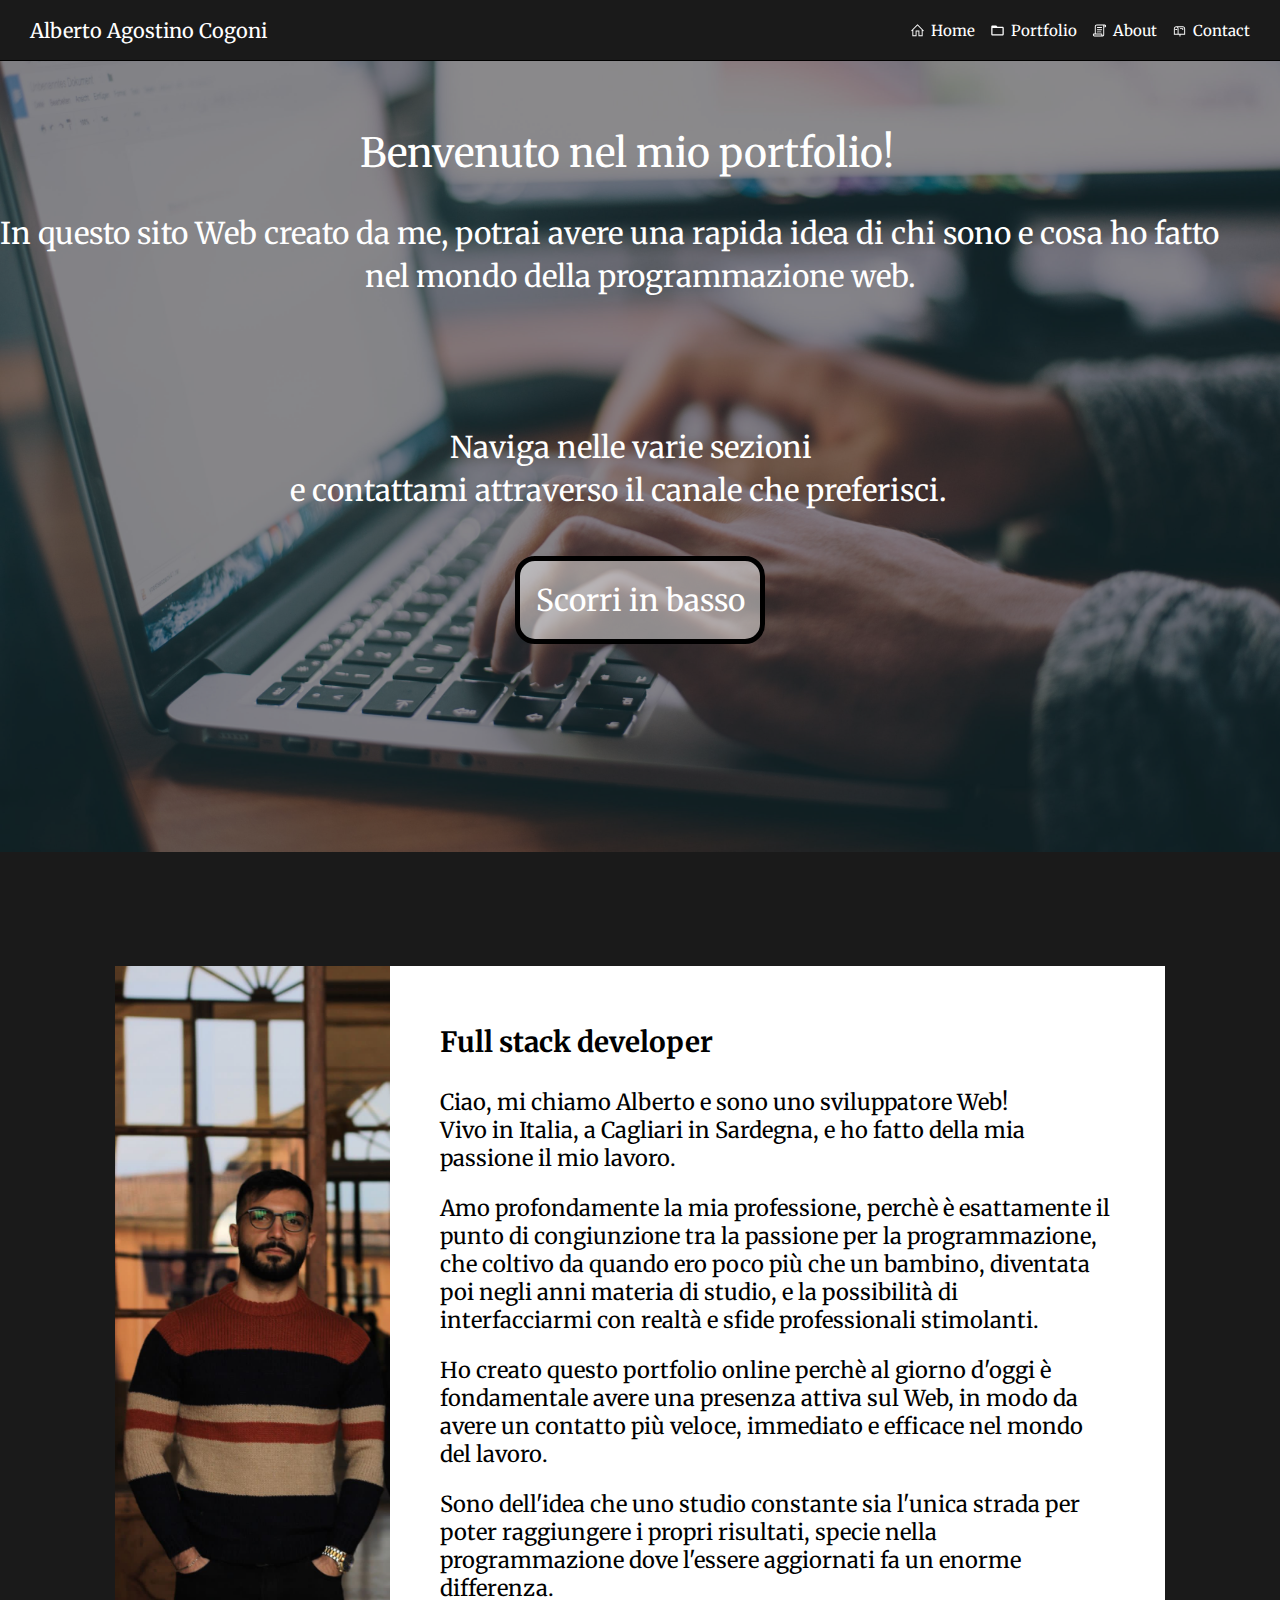
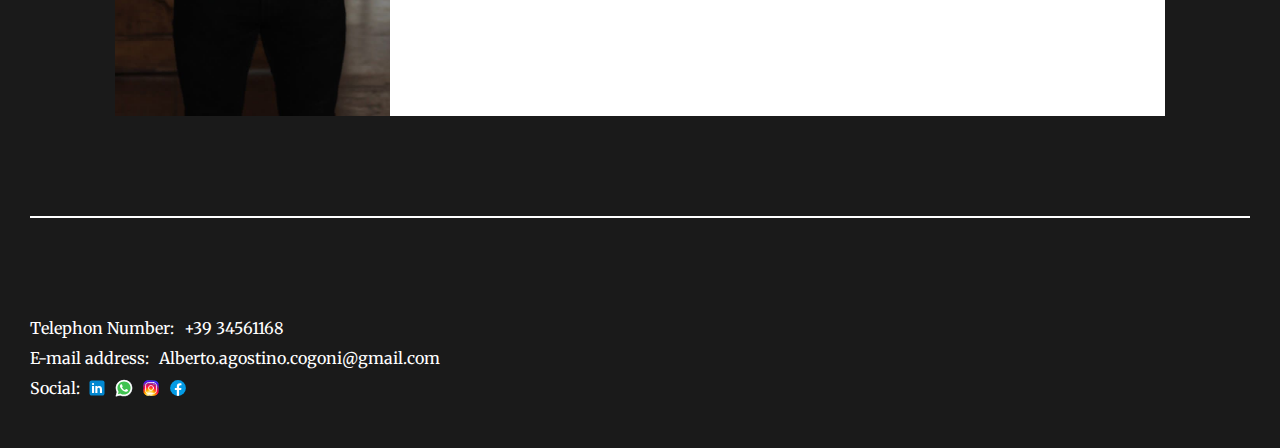
==== Index.html @ 576bf754 "Cambiato font, font size, testo bio e piccole migliorie" ====
<!DOCTYPE html>
<html lang="en">
<head>
  <meta charset="UTF-8">
  <meta name="viewport" content="width=device-width, initial-scale=1.0">
  <meta name="description" content="Home page - Portfolio progetti di Alberto agostino cogoni full stack developer.">
  <meta http-equiv="Author" content="Alberto Cogoni"/>


  <title>Alberto Agostino Cogoni - Home page</title>
  <link rel="icon" type="image/x-icon" href="Assets/IMG/favicon_io/favicon-32x32.png">

  <link rel="stylesheet" href="Assets/CSS/Style.css">
  <link rel="stylesheet" href="Assets/CSS/Header.css">
  <link rel="stylesheet" href="Assets/CSS/Home.css">
  <link rel="stylesheet" href="Assets/CSS/Contact.css">

  <link rel="preconnect" href="https://fonts.googleapis.com">
  <link rel="preconnect" href="https://fonts.gstatic.com" crossorigin>
  <link href="https://fonts.googleapis.com/css2?family=Merriweather:ital,wght@0,300;0,400;0,700;1,300;1,400;1,700&display=swap" rel="stylesheet"> <!--Merriweather-->

  <link rel="preconnect" href="https://fonts.googleapis.com">
  <link rel="preconnect" href="https://fonts.gstatic.com" crossorigin>
  <link href="https://fonts.googleapis.com/css2?family=Montserrat:ital,wght@0,400;0,500;0,700;1,400;1,500&display=swap" rel="stylesheet"> <!--Montserrat-->

  <link rel="preconnect" href="https://fonts.googleapis.com">
  <link rel="preconnect" href="https://fonts.gstatic.com" crossorigin>
  <link href="https://fonts.googleapis.com/css2?family=Lora:ital,wght@0,400;0,500;0,700;1,400;1,500;1,700&display=swap" rel="stylesheet"> <!--Lora-->
</head>
<body>

  <div class="Header">
    <div class="Left-section">
      <a class="Collegamento" href="https://www.linkedin.com/in/alberto-agostino-cogoni-34623420a/" target="_blank" title="Profilo Linkedin">
        <div class="Name">Alberto Agostino Cogoni</div>
      </a>
    </div>

    <div class="Right-section">
      <div class="Navigator">
        <a class="Collegamento" href="Index.html" title="Home page">
          <img class="Icon" src="Assets/IMG/casa.svg">
          Home</a>
      </div>

      <div class="Navigator">
        <a class="Collegamento" href="Portfolio.html" title="Progetti a cui ho partecipato">
          <img class="Icon" src="Assets/IMG/cartella_white.svg">
          Portfolio</a>
      </div>

      <div class="Navigator">
        <a class="Collegamento" href="About.html" title="Su di me">
          <img class="Icon" src="Assets/IMG/About_me_white.svg">
          <div>About</div>
        </a>
      </div>

      <div class="Navigator">
        <a class="Collegamento" href="#Contatti" title="Contatti">
          <img class="Icon" src="Assets/IMG/Posta_white.svg">
          <div>Contact</div>
        </a>
        
      </div>
    </div>
  </div>

  <div class="Sfondo">
    <img class="Immagine1" src="Assets/IMG/Immagine1_sfondo.jpeg">
    <div class="Testo_immagine1">Benvenuto nel mio portfolio!</div>
    <div class="Testo2_immagine1">In questo sito Web creato da me, 
      potrai avere una rapida idea di chi sono e cosa ho fatto</div>
      <div class="Testo3_immagine1">nel mondo della programmazione web.</div>
      <div class="Testo4_immagine1">Naviga nelle varie sezioni</div>
      <div class="Testo5_immagine1">e contattami attraverso il canale che preferisci.</div>
      <a class="Collegamento1" href="#Home">
        <button class="bottone1">Scorri in basso</button>
      </a>
      
  </div>

  <hr class="Linea_1" id="Home"/>

  <div class="Home-page" id="Home">
    <img class="Foto-profilo_1" src="Assets/IMG/Me a Bologna.jpg" title="Alberto Agostino Cogoni" alt="Foto di Alberto Agostino Cogoni">
    <div class="Presentazione">
      <p class="Lavoro">Full stack developer</p>
      <p>Ciao, mi chiamo Alberto e sono uno sviluppatore Web! </br>Vivo in Italia, a Cagliari in Sardegna, e ho fatto della mia passione il mio lavoro.</p>
      <p>Amo profondamente la mia professione, perchè è esattamente il punto di congiunzione 
        tra la passione per la programmazione, che coltivo da quando ero poco più che un bambino, diventata poi negli anni materia di studio, 
        e la possibilità di interfacciarmi con realtà e sfide professionali stimolanti.</p>
        <p>Ho creato questo portfolio online perchè al giorno d'oggi è fondamentale avere una presenza attiva sul Web, in modo da avere un contatto più veloce, immediato e efficace nel mondo del lavoro.</p>
        <p>Sono dell'idea che uno studio constante sia l'unica strada per poter raggiungere i propri risultati, 
          specie nella programmazione dove l'essere aggiornati fa un enorme differenza.
        </p>
    </div>
  </div>

  <hr class="Linea"/>

  <footer class="Contact" id="Contatti">
    <div class="Info">Telephon Number: 
      <a class="Scrivimi" href="https://wa.me/3456117768" target="_blank"> +39 34561168</a></div>
      <div class="Info">E-mail address:
        <a class="Scrivimi" href="mailto:alberto.agostino.cogoni@gmail.com">Alberto.agostino.cogoni@gmail.com</a>
      </div>
      
    <div class="Scatola-icone">Social: 
      <a class="Scatola-icone" href="https://www.linkedin.com/in/alberto-agostino-cogoni-34623420a/" target="_blank">
        <img class="Social" src="Assets/IMG/Linkedin.svg">
      </a>

      <a class="Scatola-icone" href="https://wa.me/3456117768" target="_blank">
        <img class="Social" src="Assets/IMG/Whatsapp.svg">
      </a>
      <img class="Social" src="Assets/IMG/Instagram.svg">
      <img class="Social" src="Assets/IMG/Facebook.svg">
    </div>
  </footer>
 
  
</body>
</html>
---- Assets/CSS/Style.css ----
body{
  background-color: rgb(26,26,26);
  height: 100%;
  font-family: Merriweather, lora, montserrat;
  margin-top: 0;
  margin-left: 0;
  margin-right: 0;
  margin-bottom: 50px;
}
---- Assets/CSS/Header.css ----
.Header{
  position: fixed;
  background-color: rgba(26, 26, 26, 1); /*rgb(255, 249, 239)*/
  height: 60px;
  left: 0;
  right: 0;
  top: 0;

  display: flex;
  justify-content: space-between;
  align-items: center;

  
  border-bottom: solid 1px;
  z-index: 100;

  font-size: 20px;
}

.Left-section{
  margin-left: 30px;
  display: flex;
}
.Name{
  white-space: nowrap;
}

.Icon{
  width: 15px;
  margin-right: 6px;
  object-fit: cover;
  object-fit: contain;
}
.Right-section{
  display: flex;
  margin-right: 15px;
  font-size: 15px;
}
.Navigator{
  margin-right: 15px;
  cursor: pointer;
  display: flex;
}
.Collegamento{
  display: flex;
}
.Collegamento:active,
.Collegamento:visited,
.Collegamento:hover,
.Collegamento:link{
  text-decoration: none;
  color: white;
  
}

.Collegamento:active{
  opacity: 0.5;
}
---- Assets/CSS/Home.css ----
.Linea_1{
  color: rgb(27, 27, 27);
  margin-left: 30px;
  margin-right: 30px;
  opacity: 0;
}

.Home-page{
  display: flex;
  margin-top: 100px;
  margin-left: 115px;
  margin-right: 115px;
  background-color: white; /*rgb(255, 249, 239)*/


}
.Foto-profilo{
  height: 830px;
  object-fit: cover;
  object-fit: contain;
}
.Foto-profilo_1{
  height: 750px;
  object-fit: cover;
  object-fit: contain;
}
.Presentazione{
  color: black;
  margin-left: 50px;
  margin-top: 30px;
  margin-right: 50px;
  width: 100%;
  font-size: 22px;
}
.Lavoro{
  font-weight: bold;
  font-size: 28px;
}

.Immagine1{
  width: 100%;
  opacity: 0.5;
}
.Sfondo{
  position: relative;
}
.Testo_immagine1{
  width: 560px;
  position: absolute;

  top: 15%;

  left: 50%;
  margin-left: -280px;

  
  white-space: nowrap;

  color: white;
  font-size: 40px;
}
.Testo2_immagine1{
  width: 1280px;
  position: absolute;

  top: 25%;

  left: 50%;
  margin-left: -640px;

  
  white-space: nowrap;

  color: white;
  font-size: 30px;

}
.Testo3_immagine1{
  width: 500px;
  position: absolute;

  top: 30%;

  left: 50%;
  margin-left: -275px;

  
  white-space: nowrap;

  color: white;
  font-size: 30px;

}
.Testo4_immagine1{
  width: 380px;
  position: absolute;

  top: 50%;

  left: 50%;
  margin-left: -190px;

  
  white-space: nowrap;

  color: white;
  font-size: 30px;
}
.Testo5_immagine1{
  width: 700px;
  position: absolute;

  top: 55%;

  left: 50%;
  margin-left: -350px;


  
  white-space: nowrap;

  color: white;
  font-size: 30px;
}

.bottone1{
  width: 250px;
  position: absolute;

  top: 65%;

  left: 50%;
  margin-left: -125px;


  
  white-space: nowrap;

  color: white;
  font-size: 30px;

  padding: 20px 10px 20px 10px;

  background-color: rgb(240, 240, 240, 0.5);
  border-width: 5px;
  border-style: solid;
  border-radius: 20px;
  font-family: Merriweather, lora, Montserrat;
  
  cursor: pointer;
}

.bottone1:active,
.bottone1:hover{
  border-color: white;

}
---- Assets/CSS/Contact.css ----
.Contact{
  margin-top: 100px;
  margin-left: 30px;
  color: white; /*rgb(255, 249, 239)*/
}
.Social{
  width: 20px;
  margin-left: 7px;
}
.Scatola-icone{
  display: flex;
}
.Linea{
  color: white; /*rgb(255, 249, 239)*/
  margin-top: 100px;
  margin-left: 30px;
  margin-right: 30px;

  border-style: solid;
}
.Info{
  margin-bottom: 10px;
  display: flex;
  
}
.Scrivimi{
  margin-left: 10px;
  text-decoration: none;
  color: white; /*rgb(255, 249, 239)*/
}
.Scrivimi:active,
.Scrivimi:hover,
.Scrivimi:visited,
.Scrivimi:link{
  text-decoration: none;
}
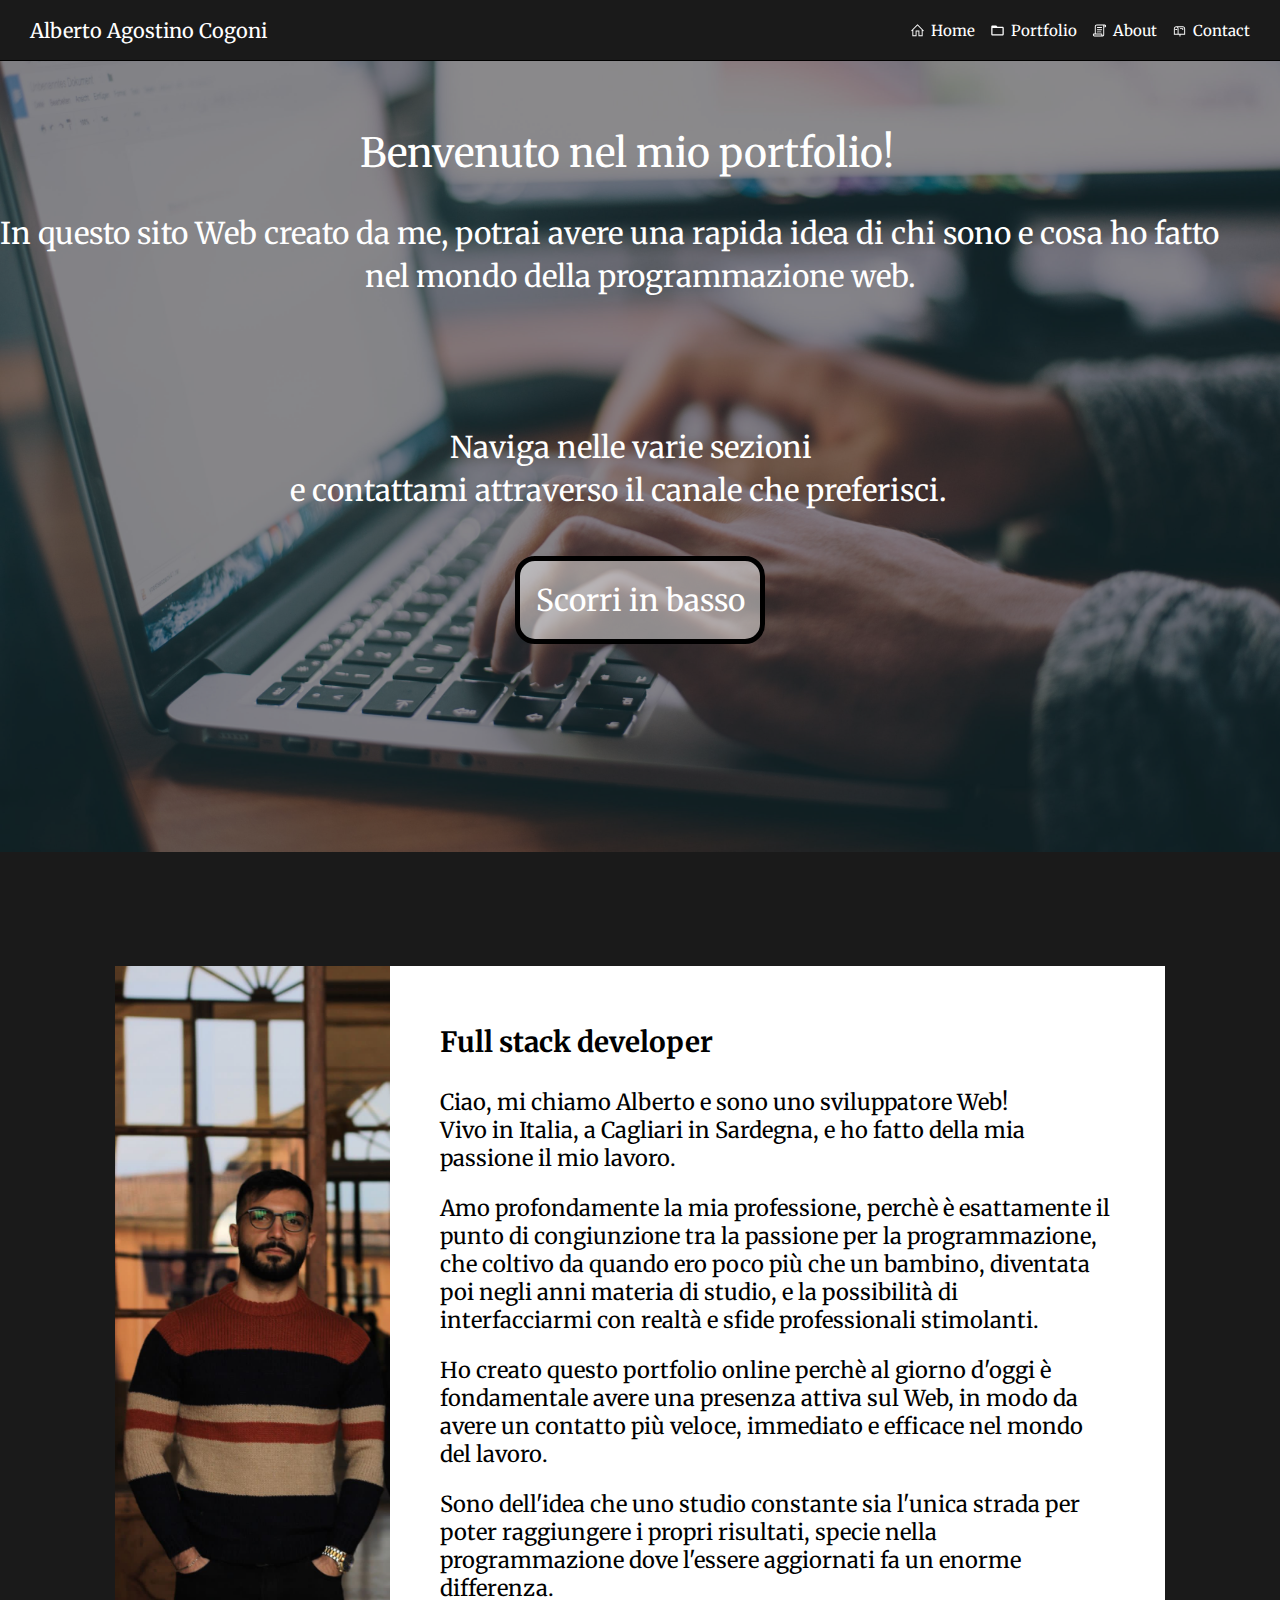
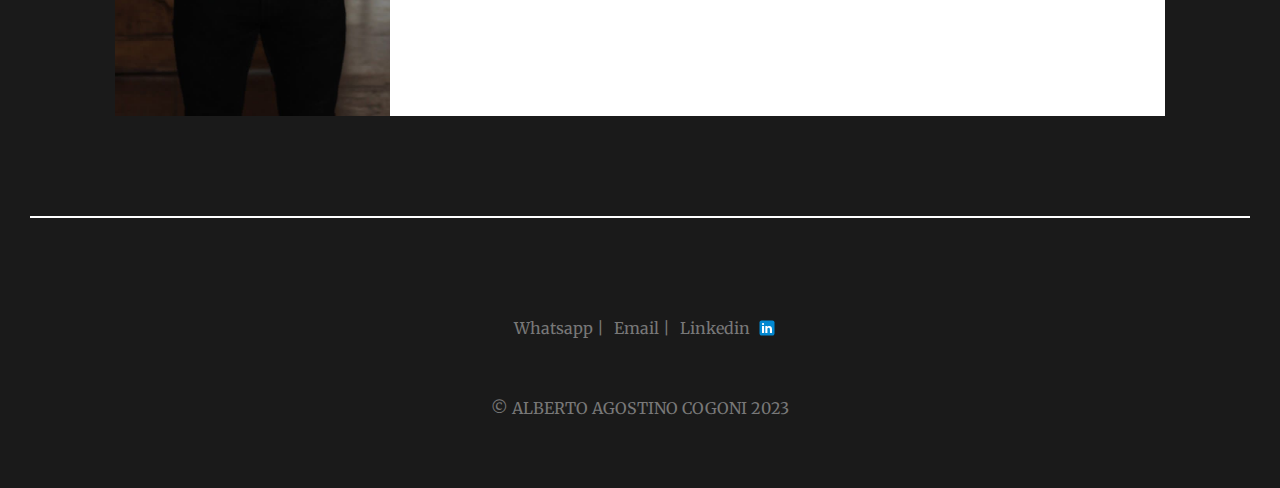
==== commit ce962988: "Aggiutno boostrap al portfolio, cambiato il footer" ====
--- a/Index.html
+++ b/Index.html
@@ -99,26 +99,27 @@
 
   <hr class="Linea"/>
 
-  <footer class="Contact" id="Contatti">
-    <div class="Info">Telephon Number: 
-      <a class="Scrivimi" href="https://wa.me/3456117768" target="_blank"> +39 34561168</a></div>
-      <div class="Info">E-mail address:
-        <a class="Scrivimi" href="mailto:alberto.agostino.cogoni@gmail.com">Alberto.agostino.cogoni@gmail.com</a>
-      </div>
+
+  <footer>
+
+  <div class="Contact" id="Contatti">
+    <div class="Info"> 
+      <a class="Scrivimi" href="https://wa.me/3456117768" target="_blank">Whatsapp |</a>
+    </div>
+    <div class="Info">
+      <a class="Scrivimi" href="mailto:alberto.agostino.cogoni@gmail.com">Email |</a>
+    </div>
       
-    <div class="Scatola-icone">Social: 
-      <a class="Scatola-icone" href="https://www.linkedin.com/in/alberto-agostino-cogoni-34623420a/" target="_blank">
+    <div class="Info">
+      <a class="Scrivimi" href="https://www.linkedin.com/in/alberto-agostino-cogoni-34623420a/" target="_blank">
+        Linkedin
         <img class="Social" src="Assets/IMG/Linkedin.svg">
       </a>
+    </div>
+  </div>
 
-      <a class="Scatola-icone" href="https://wa.me/3456117768" target="_blank">
-        <img class="Social" src="Assets/IMG/Whatsapp.svg">
-      </a>
-      <img class="Social" src="Assets/IMG/Instagram.svg">
-      <img class="Social" src="Assets/IMG/Facebook.svg">
-    </div>
+  <div class="Autore">© ALBERTO AGOSTINO COGONI 2023</div>
   </footer>
- 
   
 </body>
 </html>--- a/Assets/CSS/Style.css
+++ b/Assets/CSS/Style.css
@@ -6,4 +6,5 @@
   margin-left: 0;
   margin-right: 0;
   margin-bottom: 50px;
+
 }
--- a/Assets/CSS/Contact.css
+++ b/Assets/CSS/Contact.css
@@ -1,8 +1,20 @@
 .Contact{
   margin-top: 100px;
-  margin-left: 30px;
-  color: white; /*rgb(255, 249, 239)*/
+  margin-bottom: 50px;
+  color: rgb(120, 120, 120); /*rgb(255, 249, 239)*/
+  display: flex;
+  justify-content: center;
+  align-items: center;
 }
+
+.Autore{
+  color: rgb(120, 120, 120);
+  display: flex;
+  justify-content: center;
+  margin-bottom: 70px;
+
+}
+
 .Social{
   width: 20px;
   margin-left: 7px;
@@ -26,7 +38,8 @@
 .Scrivimi{
   margin-left: 10px;
   text-decoration: none;
-  color: white; /*rgb(255, 249, 239)*/
+  color: rgb(120, 120, 120);/*rgb(255, 249, 239)*/
+  display: flex;
 }
 .Scrivimi:active,
 .Scrivimi:hover,
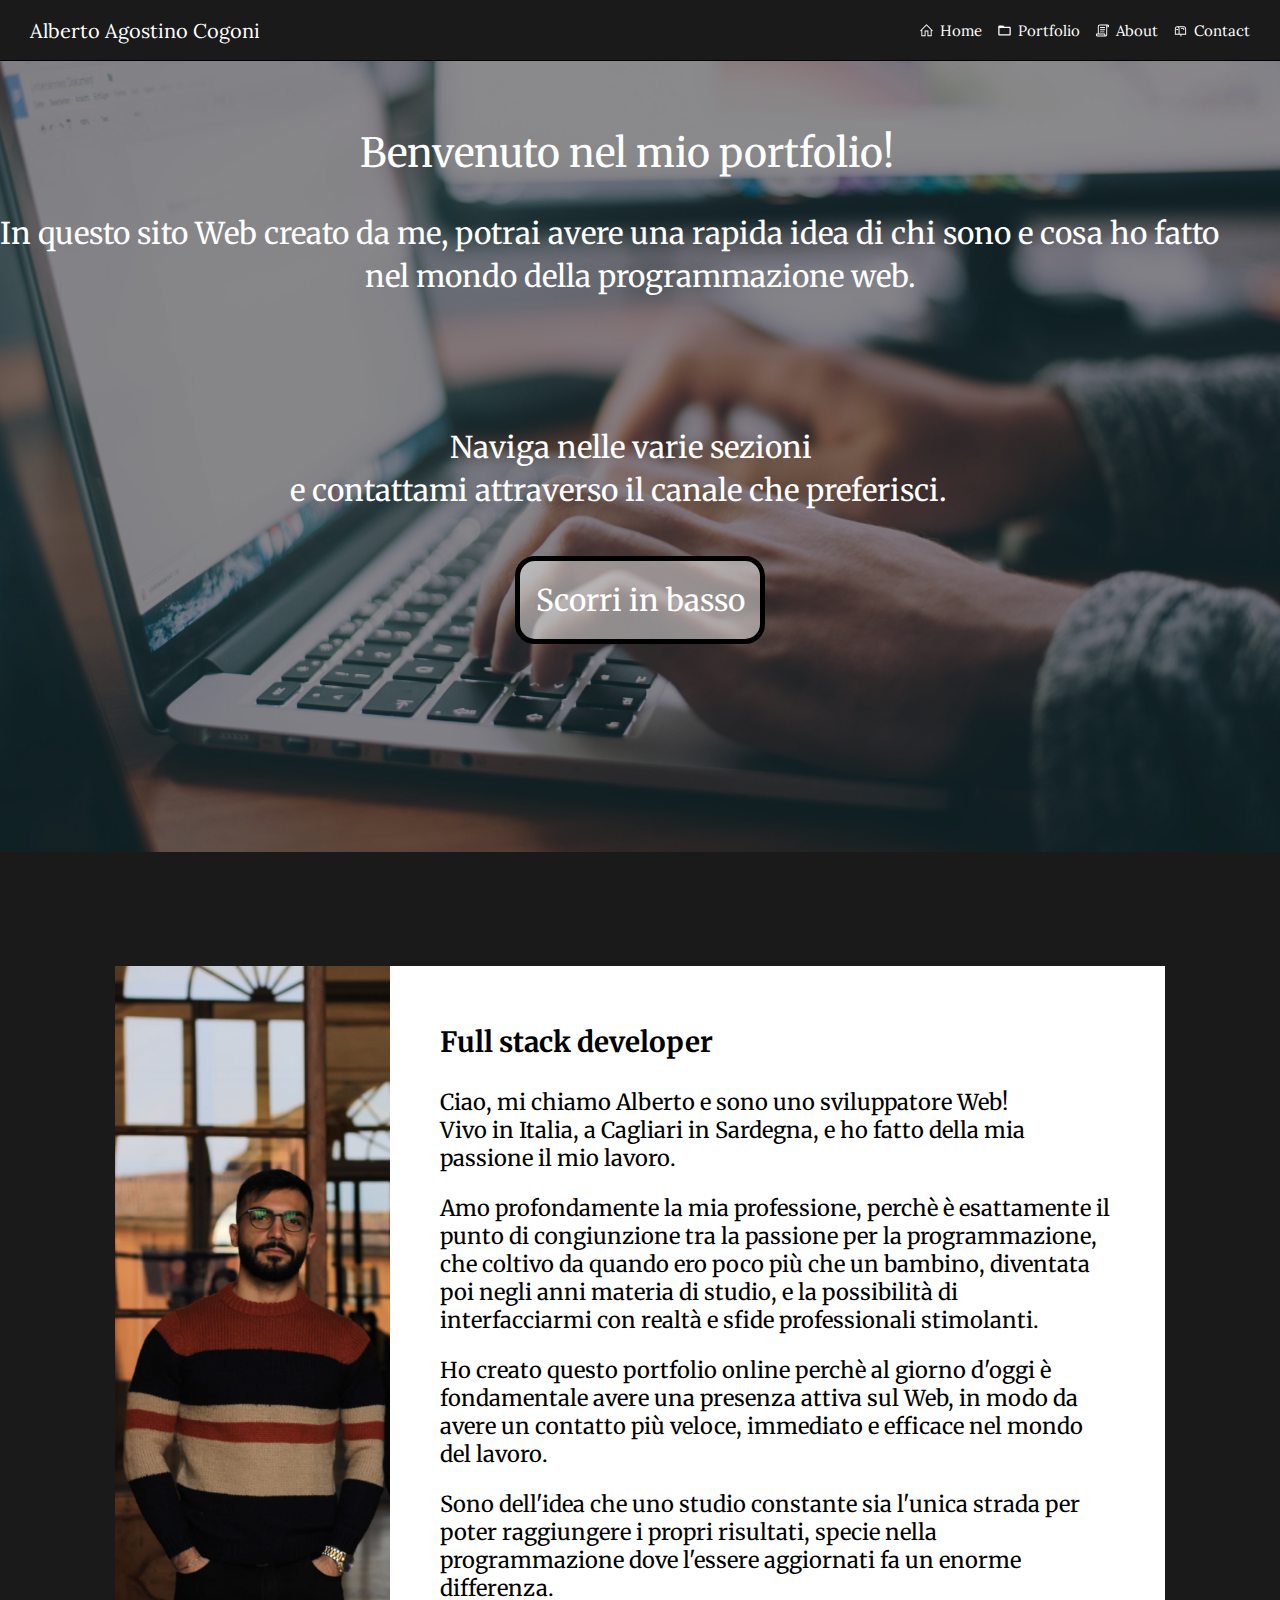
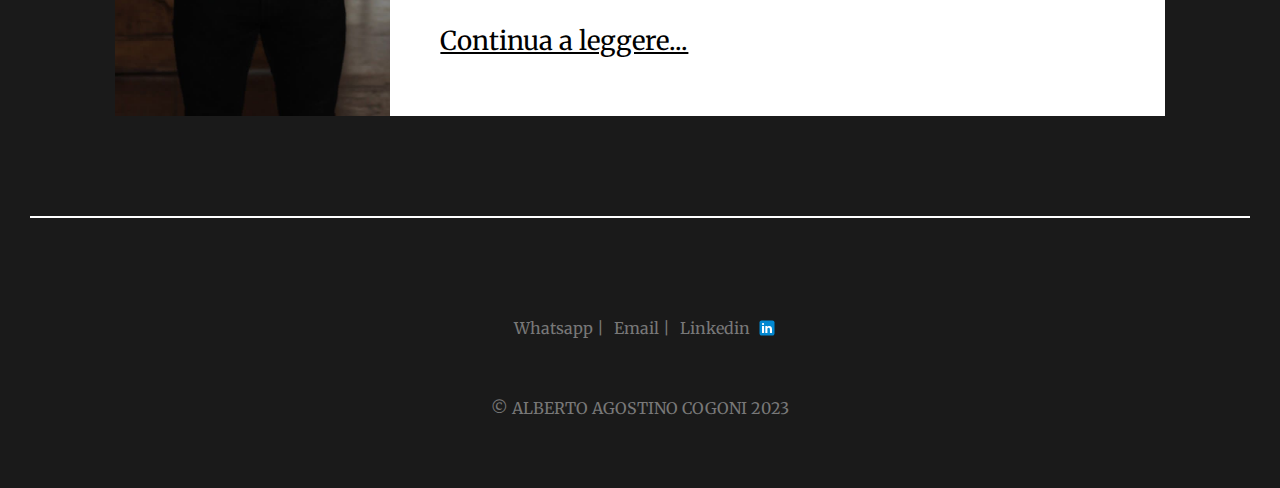
==== commit 807fbee0: "Modifiche portfolio,home,heder" ====
--- a/Index.html
+++ b/Index.html
@@ -94,6 +94,7 @@
         <p>Sono dell'idea che uno studio constante sia l'unica strada per poter raggiungere i propri risultati, 
           specie nella programmazione dove l'essere aggiornati fa un enorme differenza.
         </p>
+        <a class="About" href="About.html">Continua a leggere...</a>
     </div>
   </div>
 
--- a/Assets/CSS/Header.css
+++ b/Assets/CSS/Header.css
@@ -15,6 +15,7 @@
   z-index: 100;
 
   font-size: 20px;
+  font-family: Marriweather, lora, montserrat, arial;
 }
 
 .Left-section{
@@ -50,9 +51,11 @@
 .Collegamento:link{
   text-decoration: none;
   color: white;
+
   
 }
 
-.Collegamento:active{
+.Collegamento:active,
+.Collegamento:hover{
   opacity: 0.5;
 }--- a/Assets/CSS/Home.css
+++ b/Assets/CSS/Home.css
@@ -155,3 +155,12 @@
   border-color: white;
 
 }
+
+.About:hover,
+.About:active,
+.About:link,
+.About:visited{
+  color: black;
+  font-size: 26px;
+
+}
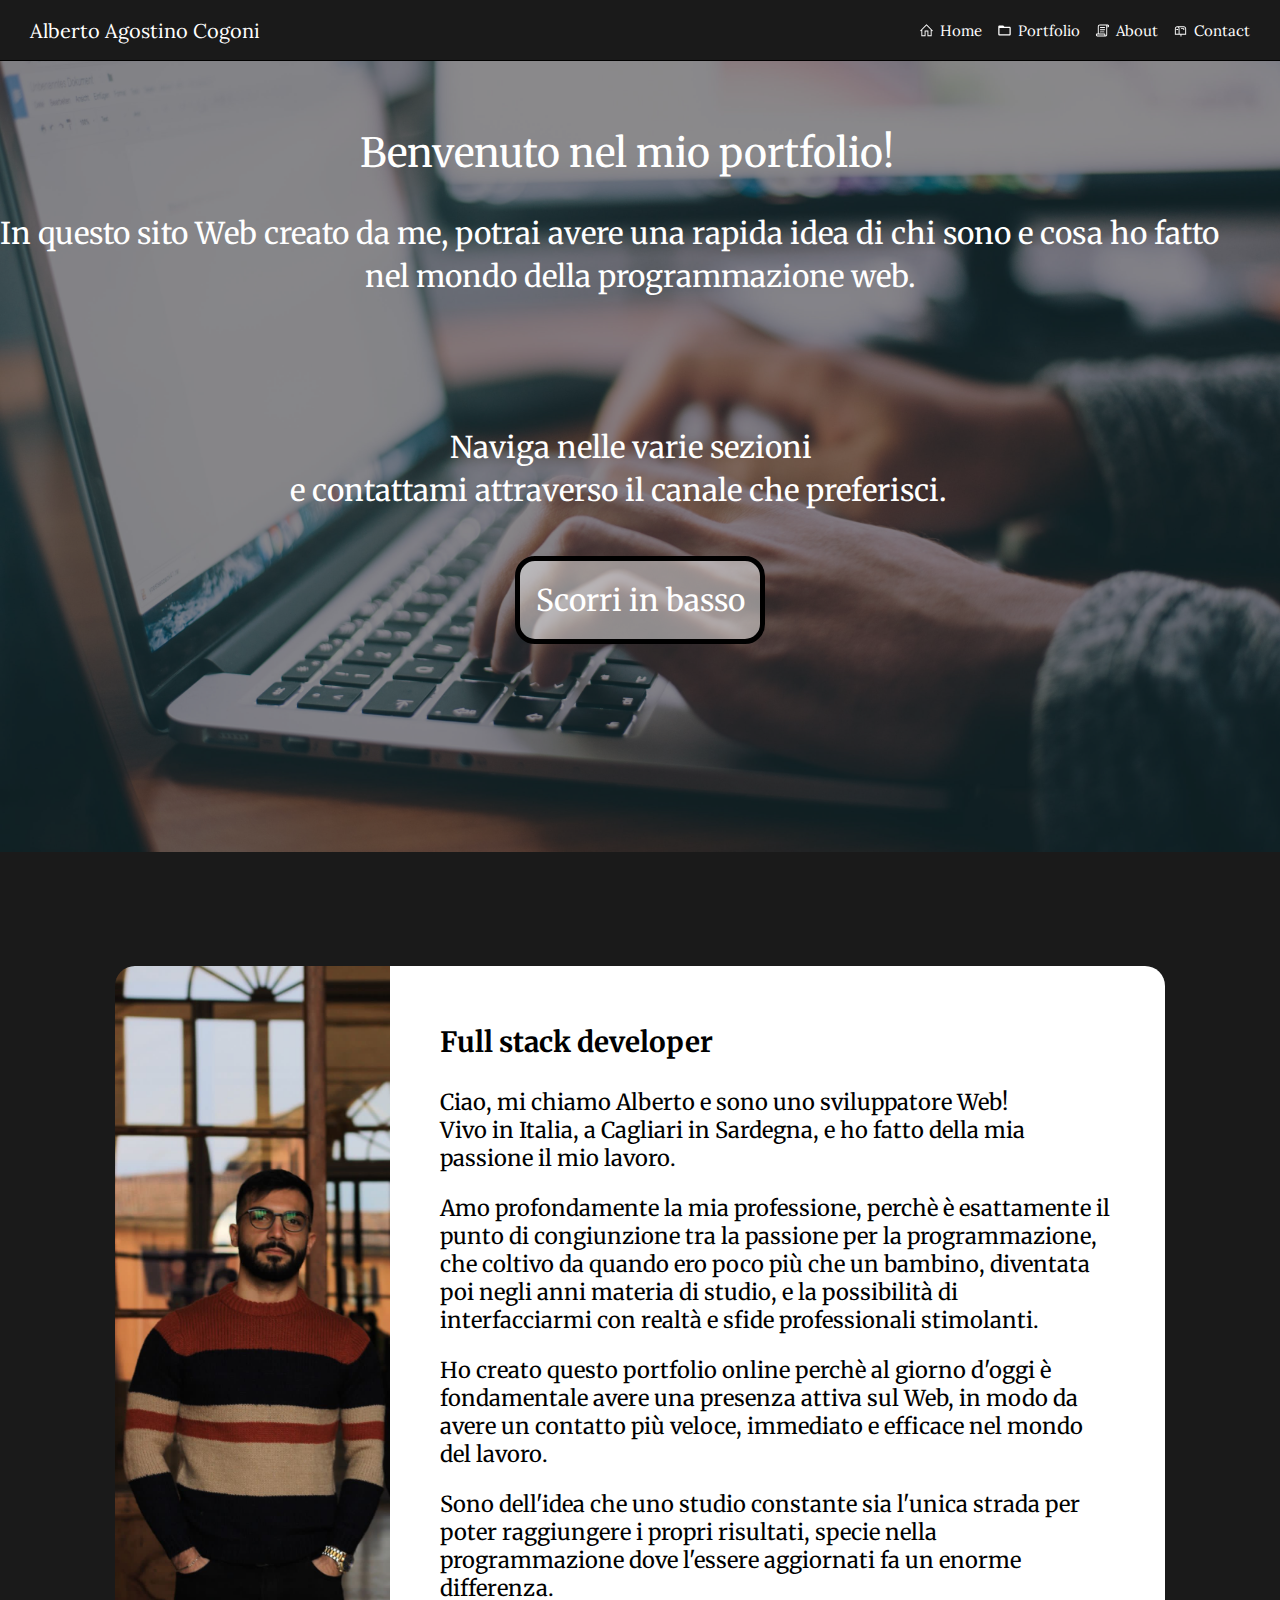
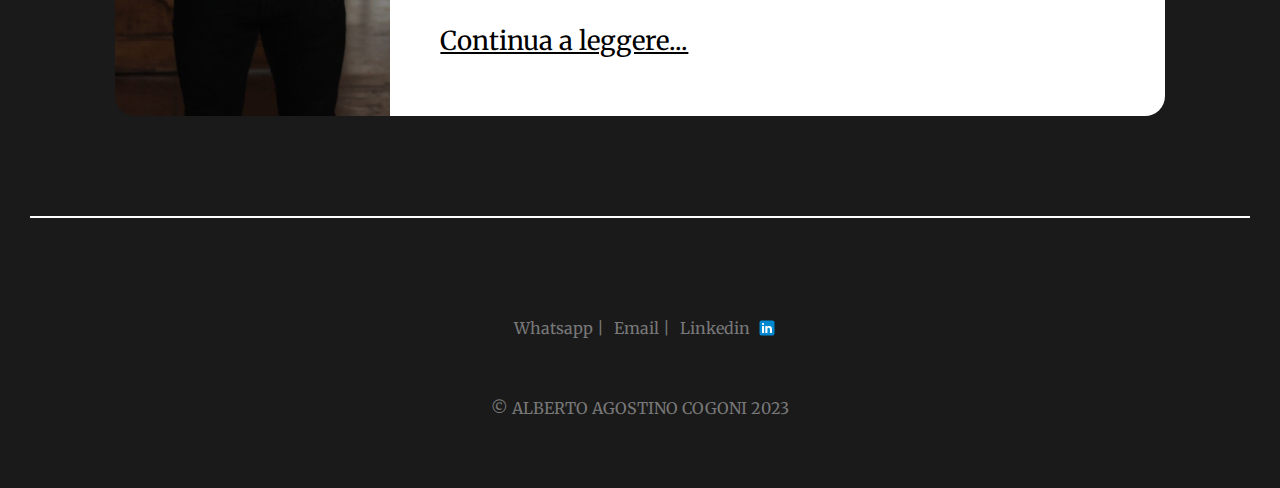
==== commit 83f7a437: "mod varie" ====
--- a/Index.html
+++ b/Index.html
@@ -123,4 +123,3 @@
   </footer>
   
 </body>
-</html>--- a/Assets/CSS/Header.css
+++ b/Assets/CSS/Header.css
@@ -44,6 +44,7 @@
 }
 .Collegamento{
   display: flex;
+  
 }
 .Collegamento:active,
 .Collegamento:visited,
@@ -52,10 +53,14 @@
   text-decoration: none;
   color: white;
 
-  
 }
 
 .Collegamento:active,
 .Collegamento:hover{
   opacity: 0.5;
+  
+}
+
+.Collegamento::-webkit-scrollbar{
+  transition-duration: 2s;
 }--- a/Assets/CSS/Home.css
+++ b/Assets/CSS/Home.css
@@ -12,6 +12,11 @@
   margin-right: 115px;
   background-color: white; /*rgb(255, 249, 239)*/
 
+  border-top-right-radius: 20px;
+  border-bottom-right-radius: 20px;
+  border-bottom-left-radius:25px;
+  border-top-left-radius:25px;
+
 
 }
 .Foto-profilo{
@@ -23,6 +28,8 @@
   height: 750px;
   object-fit: cover;
   object-fit: contain;
+  border-top-left-radius: 20px;
+  border-bottom-left-radius: 20px;
 }
 .Presentazione{
   color: black;
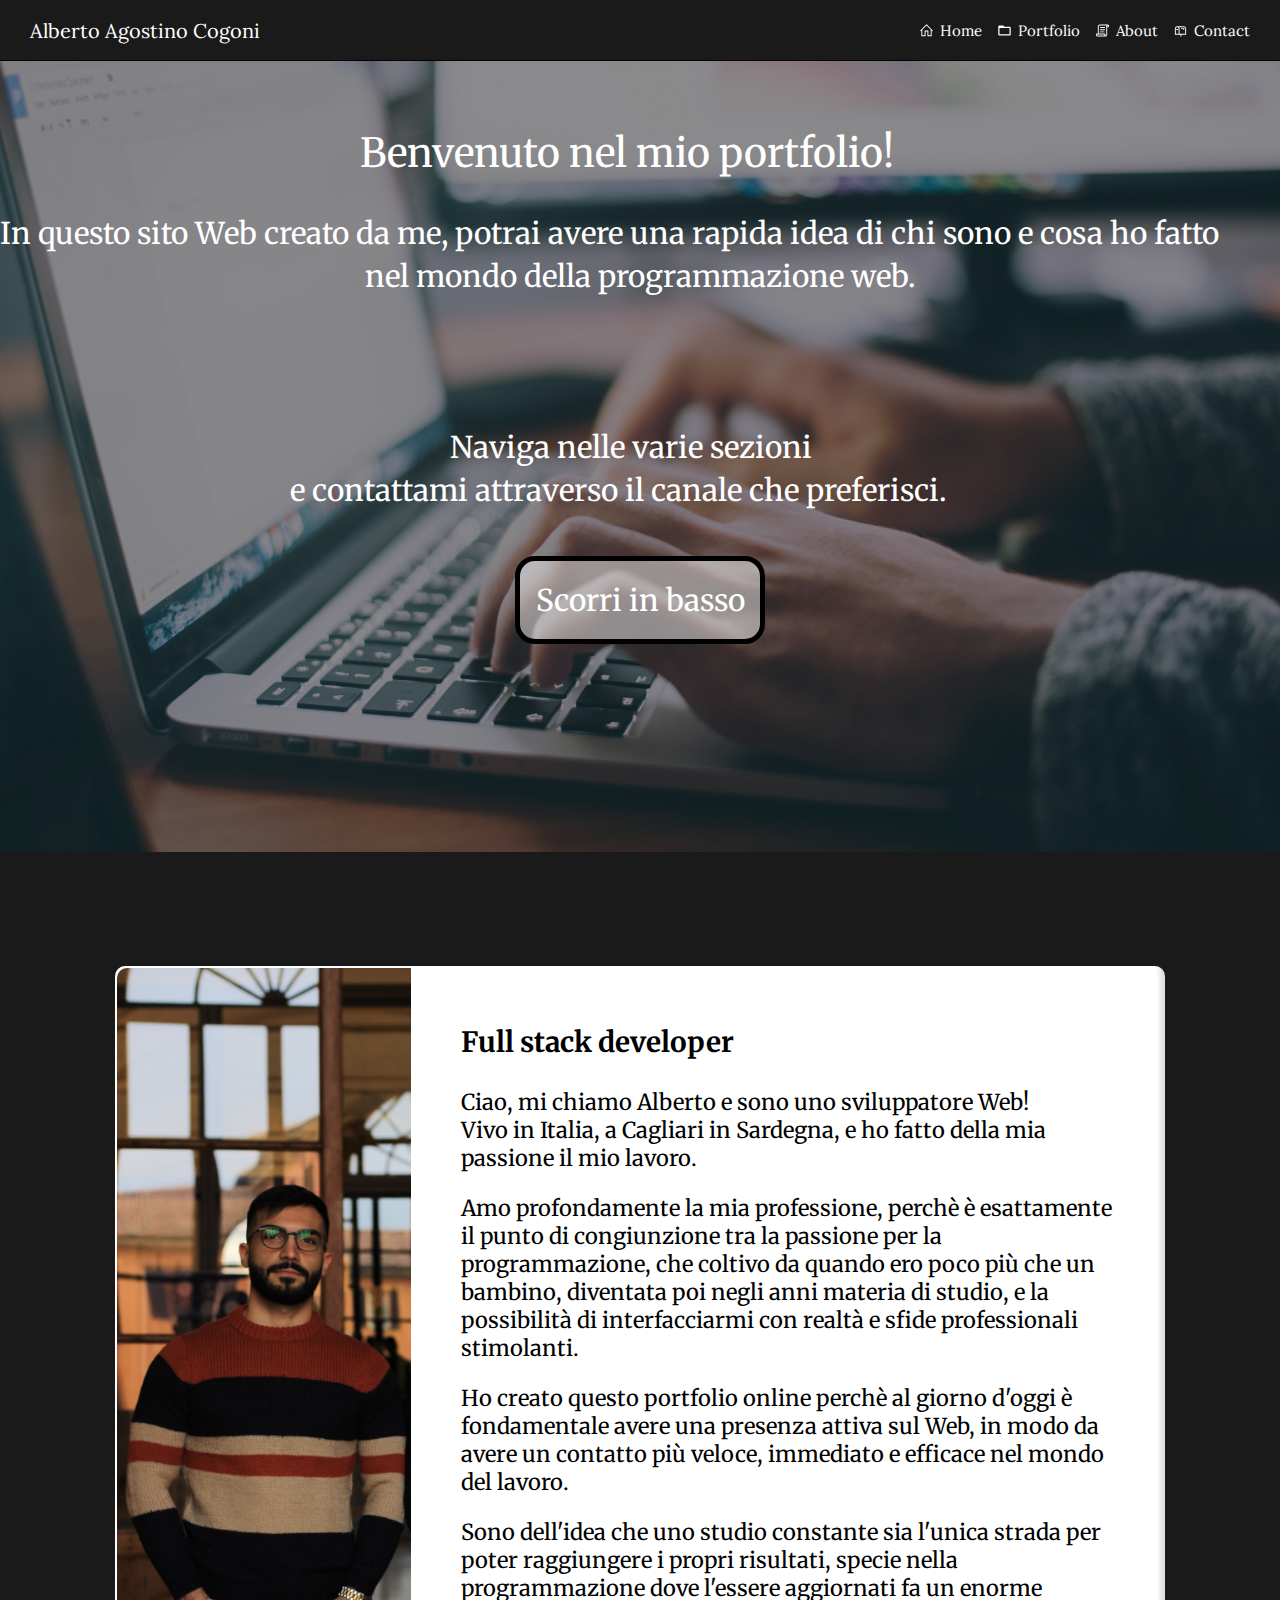
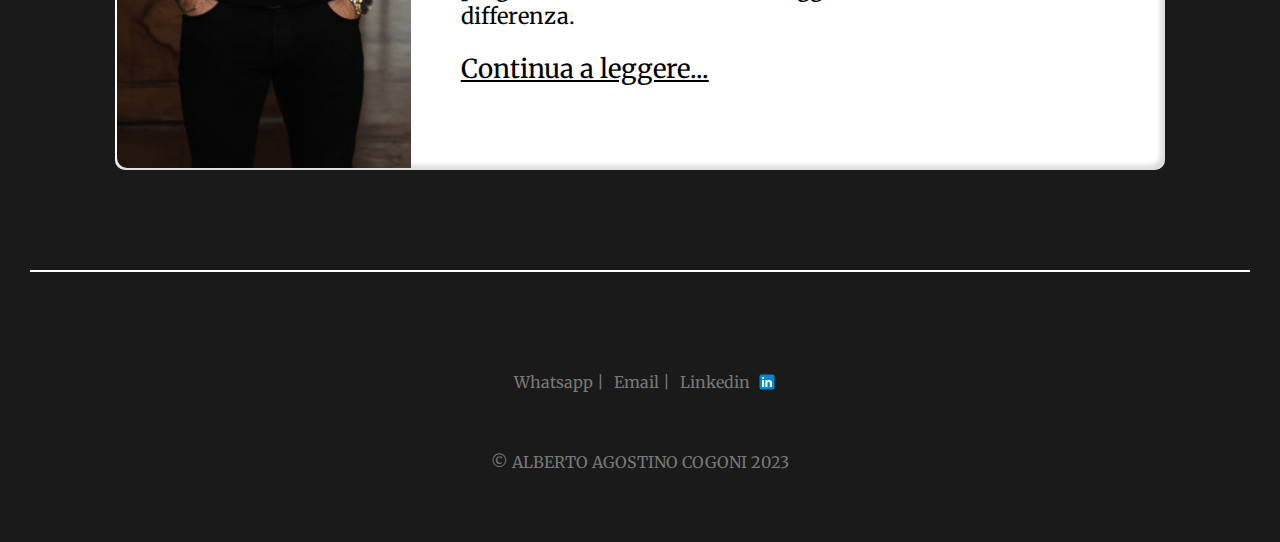
==== commit 5997c97c: "Agg. navbar a discesa per mobile" ====
--- a/Index.html
+++ b/Index.html
@@ -40,13 +40,15 @@
       <div class="Navigator">
         <a class="Collegamento" href="Index.html" title="Home page">
           <img class="Icon" src="Assets/IMG/casa.svg">
-          Home</a>
+          <div>Home</div>
+        </a>
       </div>
 
       <div class="Navigator">
         <a class="Collegamento" href="Portfolio.html" title="Progetti a cui ho partecipato">
           <img class="Icon" src="Assets/IMG/cartella_white.svg">
-          Portfolio</a>
+          <div>Portfolio</div>
+        </a>
       </div>
 
       <div class="Navigator">
@@ -56,13 +58,52 @@
         </a>
       </div>
 
-      <div class="Navigator">
+      <div class="Navigator1">
         <a class="Collegamento" href="#Contatti" title="Contatti">
           <img class="Icon" src="Assets/IMG/Posta_white.svg">
           <div>Contact</div>
         </a>
         
       </div>
+
+      <li class="Navigator2">
+        <div class="Navigator2">
+          <a class="Collegamento" title="MENU">
+           <img class="Icon" src="Assets/IMG/MENU-MOBILE.svg">
+          </a>
+        </div>
+        <ul class='features-menu'>           <!-- Start of submenu -->
+          <li>
+            <a class="Collegamento" href="Index.html" title="Home page">
+              <img class="Icon" src="Assets/IMG/casa.svg">
+              <div>Home</div>
+            </a>
+          </li>
+
+          <li>
+            <a class="Collegamento" href="Portfolio.html" title="Progetti a cui ho partecipato">
+              <img class="Icon" src="Assets/IMG/cartella_white.svg">
+              <div>Portfolio</div>
+            </a>
+          </li>
+
+          <li>
+            <a class="Collegamento" href="About.html" title="Su di me">
+              <img class="Icon" src="Assets/IMG/About_me_white.svg">
+              <div>About</div>
+            </a>
+          </li>
+
+          <li>
+            <a class="Collegamento" href="#Contatti" title="Contatti">
+             <img class="Icon" src="Assets/IMG/Posta_white.svg">
+             <div>Contact</div>
+            </a>
+          </li>
+        </ul>  
+      </li> 
+
+
     </div>
   </div>
 
@@ -83,7 +124,7 @@
   <hr class="Linea_1" id="Home"/>
 
   <div class="Home-page" id="Home">
-    <img class="Foto-profilo_1" src="Assets/IMG/Me a Bologna.jpg" title="Alberto Agostino Cogoni" alt="Foto di Alberto Agostino Cogoni">
+    <img class="Foto-profilo_Home" src="Assets/IMG/Me a Bologna.jpg" title="Alberto Agostino Cogoni" alt="Foto di Alberto Agostino Cogoni">
     <div class="Presentazione">
       <p class="Lavoro">Full stack developer</p>
       <p>Ciao, mi chiamo Alberto e sono uno sviluppatore Web! </br>Vivo in Italia, a Cagliari in Sardegna, e ho fatto della mia passione il mio lavoro.</p>
--- a/Assets/CSS/Header.css
+++ b/Assets/CSS/Header.css
@@ -16,6 +16,9 @@
 
   font-size: 20px;
   font-family: Marriweather, lora, montserrat, arial;
+
+  border-width: 1px;
+  border-color: black;
 }
 
 .Left-section{
@@ -37,11 +40,19 @@
   margin-right: 15px;
   font-size: 15px;
 }
-.Navigator{
+.Navigator,
+.Navigator1,
+.Navigator2{
   margin-right: 15px;
   cursor: pointer;
   display: flex;
 }
+
+.Navigator2{
+  display: none;
+
+}
+
 .Collegamento{
   display: flex;
   
@@ -61,6 +72,86 @@
   
 }
 
-.Collegamento::-webkit-scrollbar{
-  transition-duration: 2s;
+
+
+ @media screen and (max-width: 320px) {
+  .Navigator,
+  .Navigator1{
+   display: none ;
+  }
+  .Navigator2{
+    display: flex;
+  }
+ }
+ @media screen and (max-width: 480px) {
+  .Navigator,
+  .Navigator1{
+   display: none ;
+  }
+  .Navigator2{
+    display: flex;
+  }
+ }
+ @media screen and (max-width: 768px) {
+  .Navigator,
+  .Navigator1{
+   display: none ;
+  }
+  .Navigator2{
+    display: flex;
+  }
+ }
+ @media screen and (min-width: 1024px) {
+  
+ }
+ @media screen and (min-width: 1200px) {
+  
+ }
+
+ .features-menu {
+  display: flex;
+  flex-direction: column;
+  background: rgb(26, 26, 26);
+  border-radius: 5px;
+  
+
+  position: absolute;     
+  top: 0px;
+  left: -60px;
+  
+  padding-top: 10px;
+  padding-left: 0px;
+  padding-right: 0px;
+
+}
+
+.features-menu li {
+  list-style: none;
+  border-bottom: 1px solid #FFF;
+  
+  padding: 0px 10px 10px 10px;
+  margin: 10px;
+  
+}
+
+.features-menu li:last-of-type {
+  border-bottom: none;
+}
+
+.Navigator2 {
+  position: relative;
+}
+
+.features-menu {
+  z-index: 1;
+  display: none;
+}
+
+.Navigator2:hover .features-menu {    
+  display: flex;                    
+  flex-direction: column;
+  background: rgb(26, 26, 26);
+  border-color: white;
+  border-width: 1px;
+  border-style: solid;
 }--- a/Assets/CSS/Home.css
+++ b/Assets/CSS/Home.css
@@ -12,25 +12,40 @@
   margin-right: 115px;
   background-color: white; /*rgb(255, 249, 239)*/
 
-  border-top-right-radius: 20px;
-  border-bottom-right-radius: 20px;
-  border-bottom-left-radius:25px;
-  border-top-left-radius:25px;
+  box-shadow: inset -5px -5px 4px rgba(91, 91, 91, 0.20);
 
+  border-radius: 10px;
 
 }
-.Foto-profilo{
-  height: 830px;
+.Foto-profilo_About{
+  height: 825px;
   object-fit: cover;
   object-fit: contain;
+
+  margin-left: 2px;
+  margin-top: 2px;
+  margin-bottom: 2px;
+  
+  border-radius: 10px;
+
+  border-top-right-radius: 0px;
+  border-bottom-right-radius: 0px;
 }
-.Foto-profilo_1{
-  height: 750px;
+.Foto-profilo_Home{
+  height: 800px;
   object-fit: cover;
   object-fit: contain;
-  border-top-left-radius: 20px;
-  border-bottom-left-radius: 20px;
+
+  margin-left: 2px;
+  margin-top: 2px;
+  margin-bottom: 2px;
+  
+  border-radius: 10px;
+
+  border-top-right-radius: 0px;
+  border-bottom-right-radius: 0px;
 }
+
 .Presentazione{
   color: black;
   margin-left: 50px;
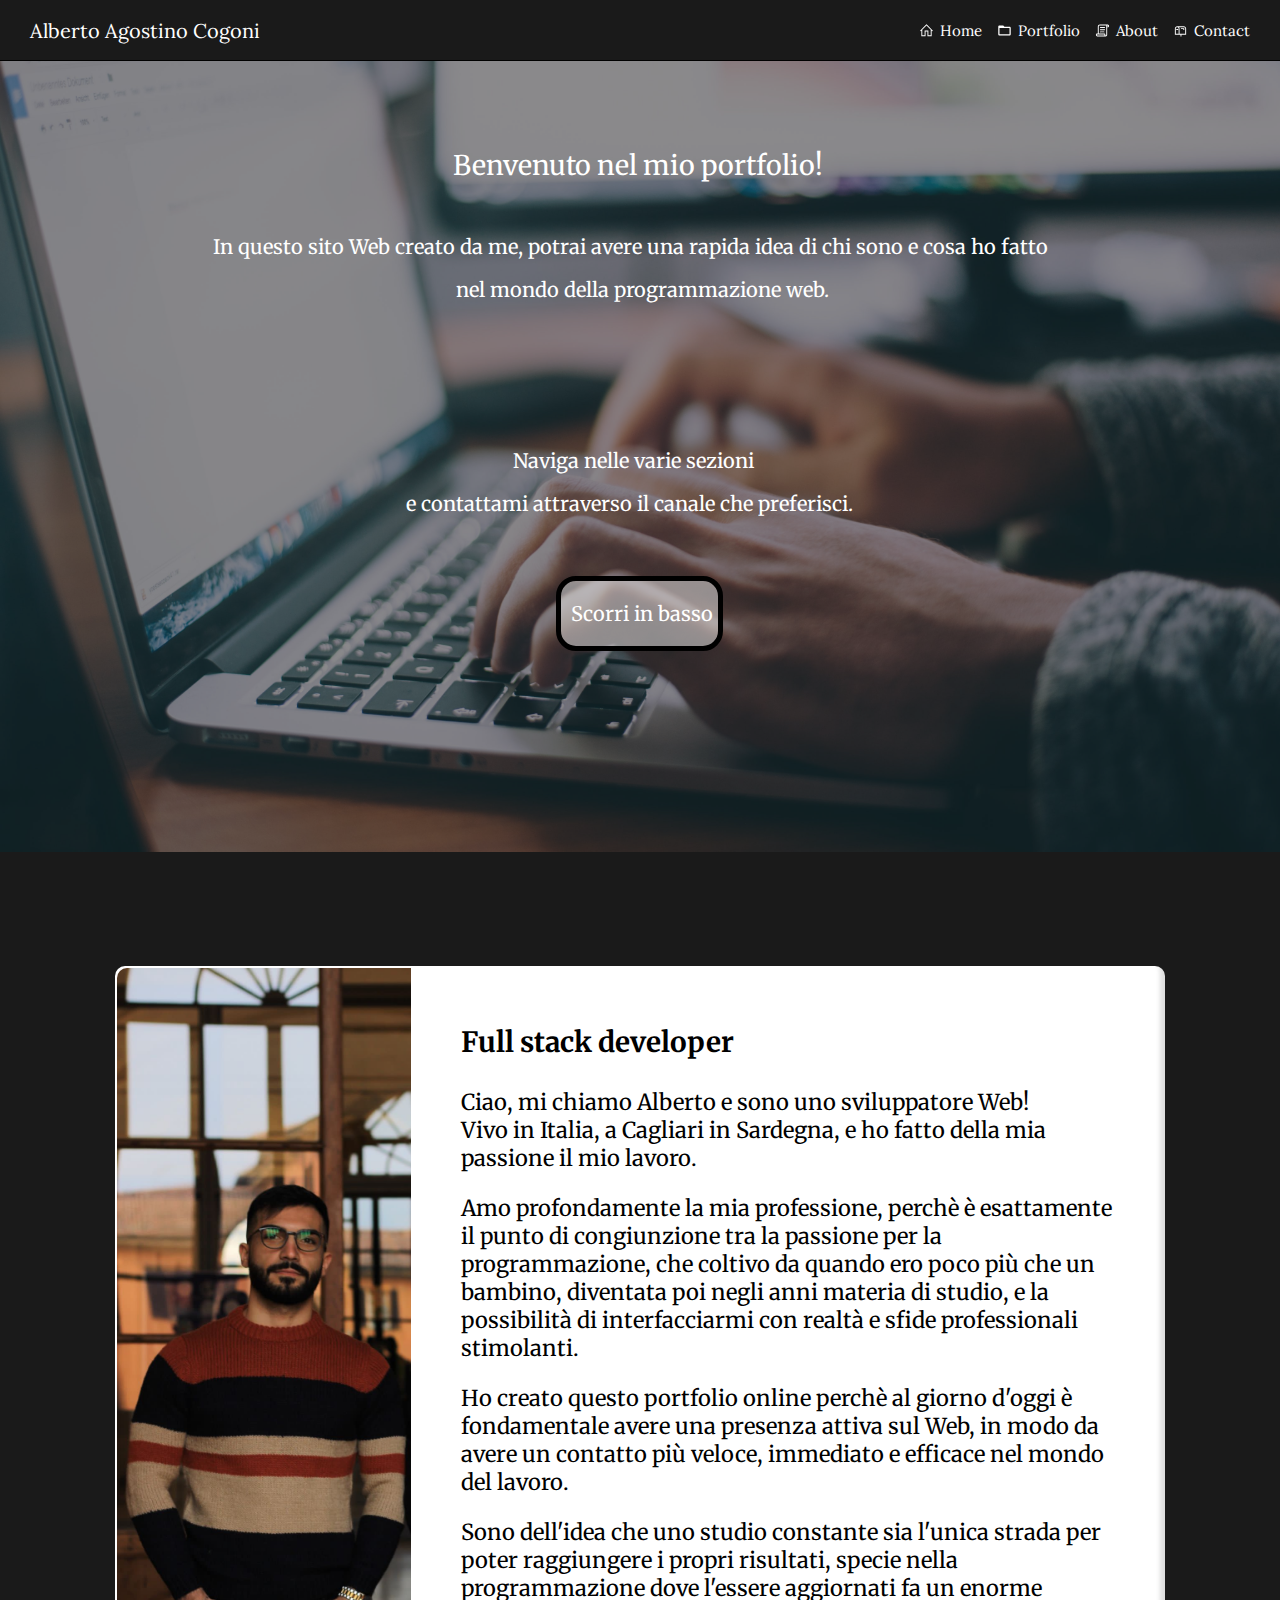
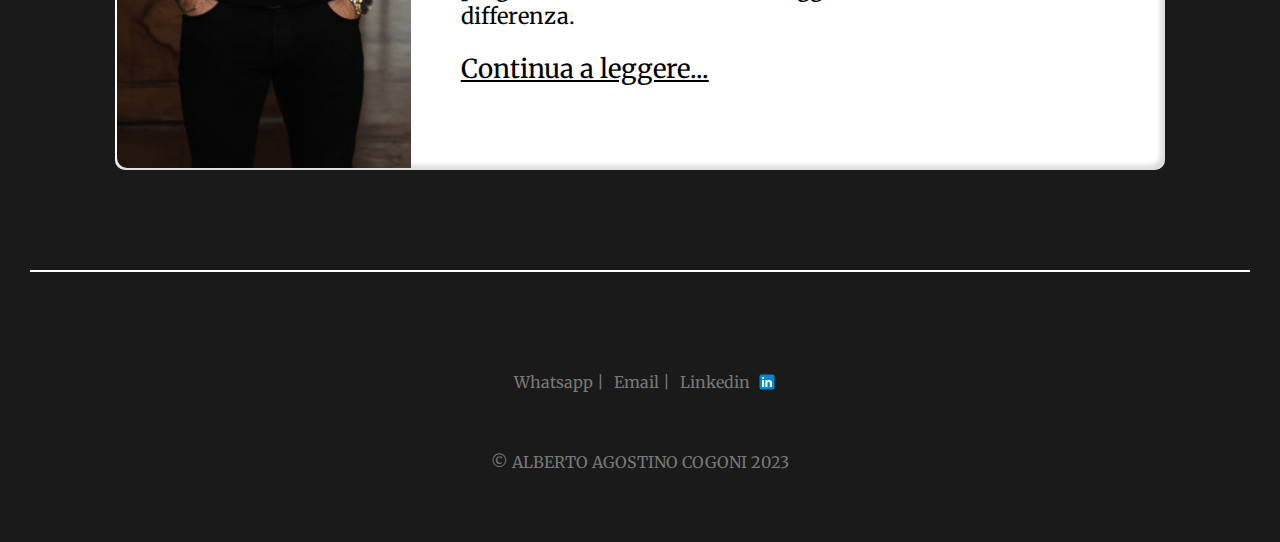
==== commit 204fc9a3: "Responsive design" ====
--- a/Index.html
+++ b/Index.html
@@ -69,7 +69,7 @@
       <li class="Navigator2">
         <div class="Navigator2">
           <a class="Collegamento" title="MENU">
-           <img class="Icon" src="Assets/IMG/MENU-MOBILE.svg">
+           <img class="Icon2" src="Assets/IMG/MENU-MOBILE.svg">
           </a>
         </div>
         <ul class='features-menu'>           <!-- Start of submenu -->
@@ -109,8 +109,9 @@
 
   <div class="Sfondo">
     <img class="Immagine1" src="Assets/IMG/Immagine1_sfondo.jpeg">
-    <div class="Testo_immagine1">Benvenuto nel mio portfolio!</div>
-    <div class="Testo2_immagine1">In questo sito Web creato da me, 
+    <div class="contenitore">
+      <div class="Testo_immagine1">Benvenuto nel mio portfolio!</div>
+      <div class="Testo2_immagine1">In questo sito Web creato da me, 
       potrai avere una rapida idea di chi sono e cosa ho fatto</div>
       <div class="Testo3_immagine1">nel mondo della programmazione web.</div>
       <div class="Testo4_immagine1">Naviga nelle varie sezioni</div>
@@ -118,12 +119,13 @@
       <a class="Collegamento1" href="#Home">
         <button class="bottone1">Scorri in basso</button>
       </a>
-      
+    </div> 
   </div>
 
   <hr class="Linea_1" id="Home"/>
 
   <div class="Home-page" id="Home">
+    <img class="Foto-profilo_Home_Mobile" src="Assets/IMG/Me a Bologna_faccia.jpg" title="Alberto Agostino Cogoni" alt="Foto di Alberto Agostino Cogoni">
     <img class="Foto-profilo_Home" src="Assets/IMG/Me a Bologna.jpg" title="Alberto Agostino Cogoni" alt="Foto di Alberto Agostino Cogoni">
     <div class="Presentazione">
       <p class="Lavoro">Full stack developer</p>
--- a/Assets/CSS/Style.css
+++ b/Assets/CSS/Style.css
@@ -6,5 +6,22 @@
   margin-left: 0;
   margin-right: 0;
   margin-bottom: 50px;
+  width: 100%;
 
 }
+@media screen and (max-width: 768px) {
+
+ }
+ @media screen and (max-width: 480px) {
+  
+ }
+ @media screen and (max-width: 768px) {
+  
+ }
+ @media screen and (min-width: 1024px) {
+  
+ }
+ @media screen and (min-width: 1200px) {
+  
+ }
+
--- a/Assets/CSS/Header.css
+++ b/Assets/CSS/Header.css
@@ -35,6 +35,14 @@
   object-fit: cover;
   object-fit: contain;
 }
+.Icon2{
+  width: 24px;
+  margin-right: 10px;
+  object-fit: cover;
+  object-fit: contain;
+
+}
+
 .Right-section{
   display: flex;
   margin-right: 15px;
@@ -74,7 +82,7 @@
 
 
 
- @media screen and (max-width: 320px) {
+ @media screen and (max-width: 768px) {
   .Navigator,
   .Navigator1{
    display: none ;
@@ -84,22 +92,10 @@
   }
  }
  @media screen and (max-width: 480px) {
-  .Navigator,
-  .Navigator1{
-   display: none ;
-  }
-  .Navigator2{
-    display: flex;
-  }
+  
  }
  @media screen and (max-width: 768px) {
-  .Navigator,
-  .Navigator1{
-   display: none ;
-  }
-  .Navigator2{
-    display: flex;
-  }
+  
  }
  @media screen and (min-width: 1024px) {
   
@@ -117,7 +113,7 @@
 
   position: absolute;     
   top: 0px;
-  left: -60px;
+  left: -50px;
   
   padding-top: 10px;
   padding-left: 0px;
--- a/Assets/CSS/Home.css
+++ b/Assets/CSS/Home.css
@@ -10,15 +10,21 @@
   margin-top: 100px;
   margin-left: 115px;
   margin-right: 115px;
+  
   background-color: white; /*rgb(255, 249, 239)*/
 
   box-shadow: inset -5px -5px 4px rgba(91, 91, 91, 0.20);
 
   border-radius: 10px;
 
+  
+
+
+  
+
 }
 .Foto-profilo_About{
-  height: 825px;
+  height: 1000px;
   object-fit: cover;
   object-fit: contain;
 
@@ -30,6 +36,8 @@
 
   border-top-right-radius: 0px;
   border-bottom-right-radius: 0px;
+
+  display: none;
 }
 .Foto-profilo_Home{
   height: 800px;
@@ -44,13 +52,26 @@
 
   border-top-right-radius: 0px;
   border-bottom-right-radius: 0px;
+
+  display: none;
+}
+
+.Foto-profilo_Home_Mobile{
+ 
+  display: none;
+
+  
+
+  
 }
 
 .Presentazione{
   color: black;
+  
   margin-left: 50px;
+  margin-right: 50px;
   margin-top: 30px;
-  margin-right: 50px;
+
   width: 100%;
   font-size: 22px;
 }
@@ -65,9 +86,10 @@
 }
 .Sfondo{
   position: relative;
+  
 }
 .Testo_immagine1{
-  width: 560px;
+  width: 1fr; /*560px*/
   position: absolute;
 
   top: 15%;
@@ -82,7 +104,7 @@
   font-size: 40px;
 }
 .Testo2_immagine1{
-  width: 1280px;
+  width: 1fr; /*1280px*/
   position: absolute;
 
   top: 25%;
@@ -90,21 +112,24 @@
   left: 50%;
   margin-left: -640px;
 
-  
-  white-space: nowrap;
-
-  color: white;
-  font-size: 30px;
-
-}
+  white-space:nowrap;
+  
+
+  color: white;
+  font-size: 30px;
+
+ 
+
+}
+
 .Testo3_immagine1{
-  width: 500px;
+  width: 300px;
   position: absolute;
 
   top: 30%;
 
   left: 50%;
-  margin-left: -275px;
+  margin-left: -280px;
 
   
   white-space: nowrap;
@@ -114,7 +139,7 @@
 
 }
 .Testo4_immagine1{
-  width: 380px;
+  width: 200px;
   position: absolute;
 
   top: 50%;
@@ -129,7 +154,7 @@
   font-size: 30px;
 }
 .Testo5_immagine1{
-  width: 700px;
+  width: 350px;
   position: absolute;
 
   top: 55%;
@@ -186,3 +211,160 @@
   font-size: 26px;
 
 }
+
+.Contenitore{
+  width: 1fr;
+  display: flex;
+  flex-wrap: wrap;
+}
+
+
+
+ @media screen and (min-width: 480px) and (max-width: 670px){
+  .Testo_immagine1{
+    font-size: 14px;
+    margin-left: -95px;
+    margin-top: 20px;
+   }
+   .Testo2_immagine1{
+     font-size: 10px;
+     margin-left: -214px;
+     margin-top: 20px;
+     
+   }
+   .Testo3_immagine1{
+     font-size: 10px;
+     margin-left: -94px;
+     margin-top: 20px;
+   }
+   .Testo4_immagine1{
+     font-size: 10px;
+     margin-left: -63px;
+     margin-top: 20px;
+   }
+   .Testo5_immagine1{
+     font-size: 10px;
+     margin-left: -117px;
+     margin-top: 20px;
+   }
+   .bottone1{
+     width: 140px;
+     font-size: 14px;
+     margin-left: -68px;
+     margin-top: 20px;
+   }
+ }
+ 
+ @media screen and (min-width: 671px) and (max-width: 870px) { /*Tablet 481-768*/
+  .Testo_immagine1{
+   font-size: 20px;
+   margin-left: -140px;
+   margin-top: 20px;
+  }
+  .Testo2_immagine1{
+    font-size: 15px;
+    margin-left: -320px;
+    margin-top: 20px;
+    
+  }
+  .Testo3_immagine1{
+    font-size: 15px;
+    margin-left: -141px;
+    margin-top: 20px;
+  }
+  .Testo4_immagine1{
+    font-size: 15px;
+    margin-left: -95px;
+    margin-top: 20px;
+  }
+  .Testo5_immagine1{
+    font-size: 15px;
+    margin-left: -175px;
+    margin-top: 20px;
+  }
+  .bottone1{
+    width: 200px;
+    font-size: 20px;
+    margin-left: -100px;
+    margin-top: 20px;
+  }
+ }
+ @media screen and (min-width: 871px) and (max-width: 1300px) {
+  .Testo_immagine1{
+    font-size: 27px;
+    margin-left: -187px;
+    margin-top: 20px;
+   }
+   .Testo2_immagine1{
+     font-size: 20px;
+     margin-left: -427px;
+     margin-top: 20px;
+     
+   }
+   .Testo3_immagine1{
+     font-size: 20px;
+     margin-left: -184px;
+     margin-top: 20px;
+   }
+   .Testo4_immagine1{
+     font-size: 20px;
+     margin-left: -127px;
+     margin-top: 20px;
+   }
+   .Testo5_immagine1{
+     font-size: 20px;
+     margin-left: -234px;
+     margin-top: 20px;
+   }
+   .bottone1{
+     width: 167px;
+     font-size: 20px;
+     margin-left: -84px;
+     margin-top: 20px;
+   }
+ }
+
+
+ @media screen and (max-width: 1199px){
+  .Home-page{
+   
+    display: flex;
+    flex-direction: column;
+    justify-content: center;
+    align-items: center;
+
+    flex-wrap: wrap; /*Non serve in tepria, perche ho imposta il padding*/
+
+    padding: 0 50px 50px 50px;
+
+    margin: 100px 50px 50px 50px;
+
+
+    
+    
+  }
+  .Foto-profilo_Home_Mobile{
+  
+  width: 250px;
+  
+  margin-top: 20px;
+  
+  border-radius: 250px;
+  display: inline;
+ 
+  
+  
+  }
+  .Presentazione{
+   
+  margin: 0;
+  }
+  
+
+ }
+ @media screen and (min-width: 1200px){ /*Da 1200px in poi*/
+  .Foto-profilo_Home,
+  .Foto-profilo_About{
+    display: flex;
+  }
+ }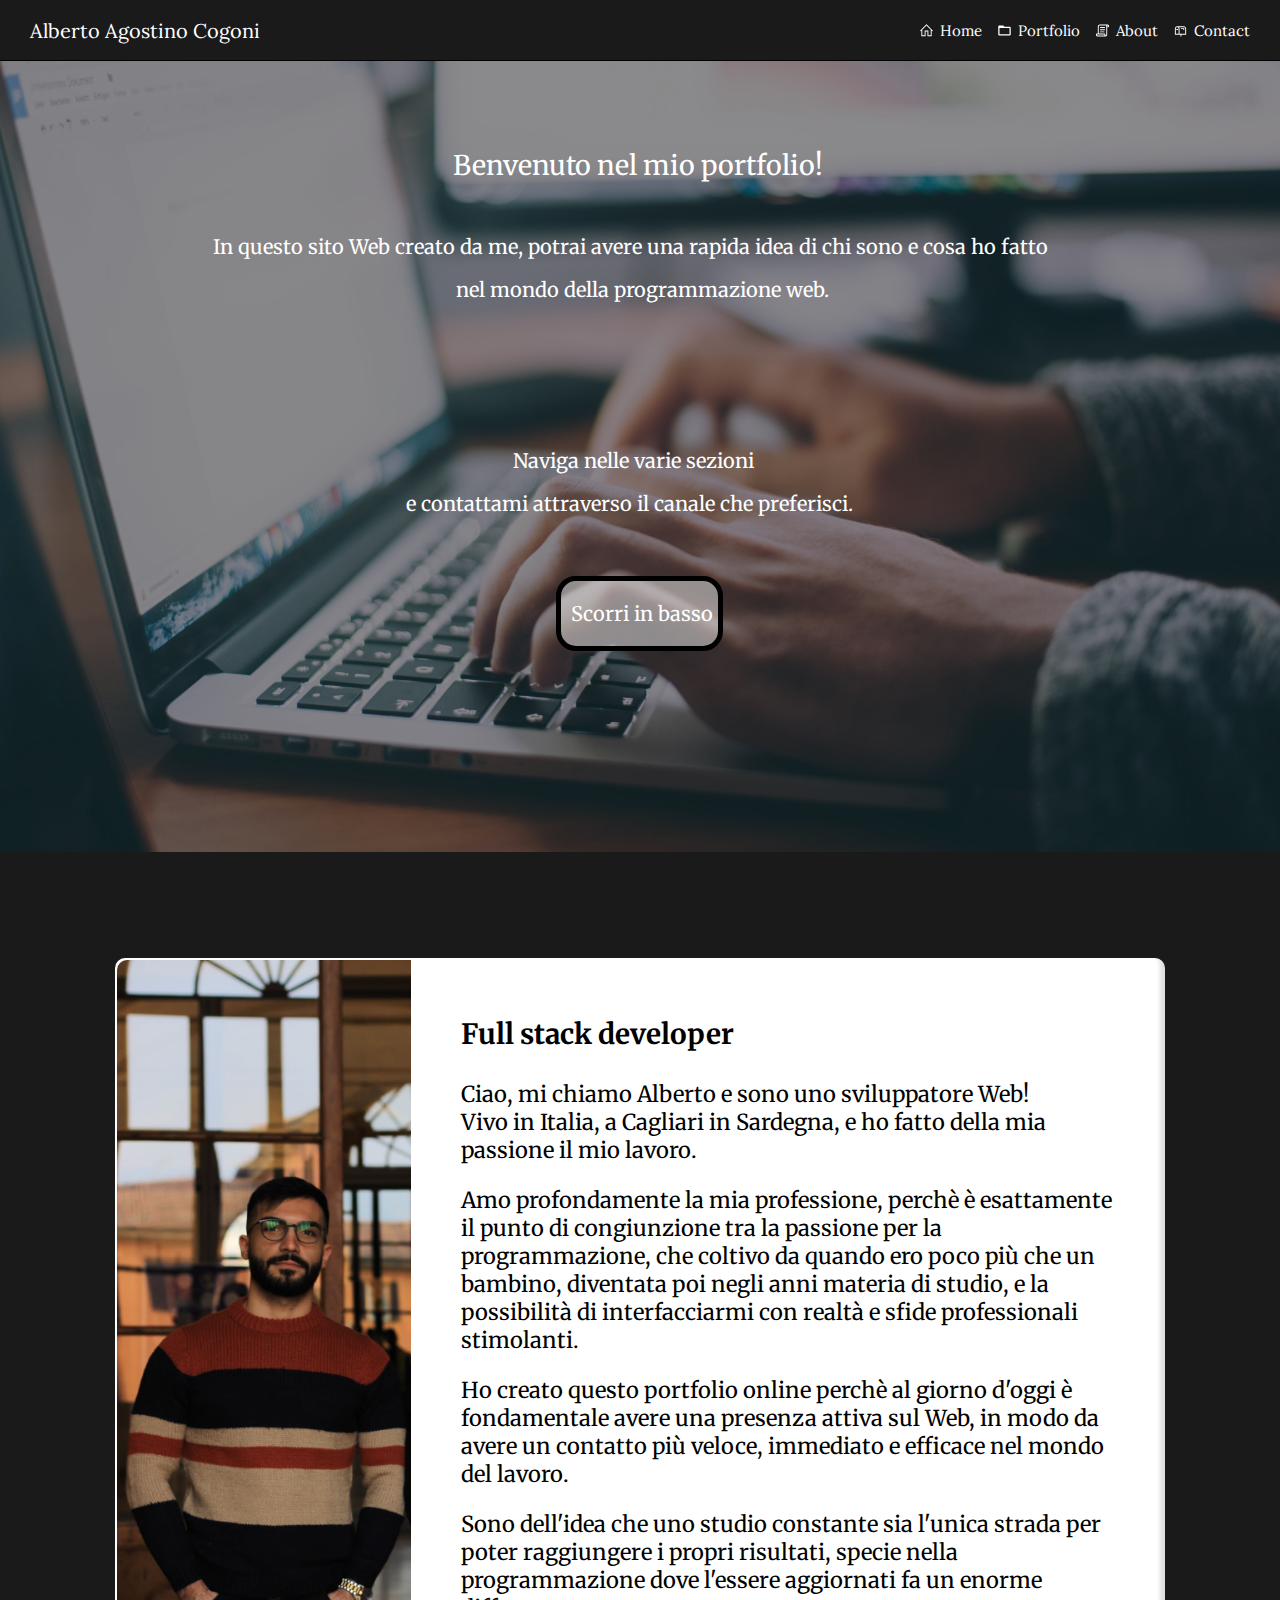
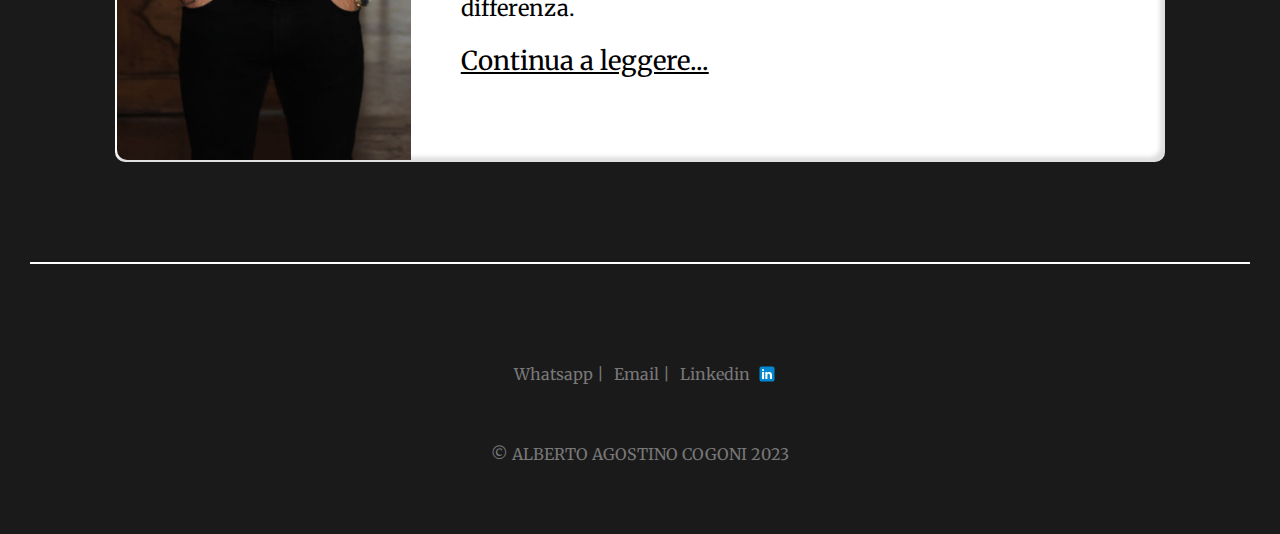
==== commit 4dee99cb: "Continuo responsive: header" ====
--- a/Index.html
+++ b/Index.html
@@ -14,6 +14,7 @@
   <link rel="stylesheet" href="Assets/CSS/Header.css">
   <link rel="stylesheet" href="Assets/CSS/Home.css">
   <link rel="stylesheet" href="Assets/CSS/Contact.css">
+  <link rel="stylesheet" href="Assets/CSS/Responsive.css">
 
   <link rel="preconnect" href="https://fonts.googleapis.com">
   <link rel="preconnect" href="https://fonts.gstatic.com" crossorigin>
--- a/Assets/CSS/Header.css
+++ b/Assets/CSS/Header.css
@@ -58,6 +58,7 @@
 
 .Navigator2{
   display: none;
+  
 
 }
 
--- a/Assets/CSS/Home.css
+++ b/Assets/CSS/Home.css
@@ -3,6 +3,8 @@
   margin-left: 30px;
   margin-right: 30px;
   opacity: 0;
+  margin-bottom: 0;
+  margin-top: 0;
 }
 
 .Home-page{
@@ -86,6 +88,7 @@
 }
 .Sfondo{
   position: relative;
+  margin: 0;
   
 }
 .Testo_immagine1{
@@ -123,7 +126,7 @@
 }
 
 .Testo3_immagine1{
-  width: 300px;
+  width: 1fr;
   position: absolute;
 
   top: 30%;
@@ -154,7 +157,7 @@
   font-size: 30px;
 }
 .Testo5_immagine1{
-  width: 350px;
+  width: 1fr;
   position: absolute;
 
   top: 55%;
@@ -216,155 +219,4 @@
   width: 1fr;
   display: flex;
   flex-wrap: wrap;
-}
-
-
-
- @media screen and (min-width: 480px) and (max-width: 670px){
-  .Testo_immagine1{
-    font-size: 14px;
-    margin-left: -95px;
-    margin-top: 20px;
-   }
-   .Testo2_immagine1{
-     font-size: 10px;
-     margin-left: -214px;
-     margin-top: 20px;
-     
-   }
-   .Testo3_immagine1{
-     font-size: 10px;
-     margin-left: -94px;
-     margin-top: 20px;
-   }
-   .Testo4_immagine1{
-     font-size: 10px;
-     margin-left: -63px;
-     margin-top: 20px;
-   }
-   .Testo5_immagine1{
-     font-size: 10px;
-     margin-left: -117px;
-     margin-top: 20px;
-   }
-   .bottone1{
-     width: 140px;
-     font-size: 14px;
-     margin-left: -68px;
-     margin-top: 20px;
-   }
- }
- 
- @media screen and (min-width: 671px) and (max-width: 870px) { /*Tablet 481-768*/
-  .Testo_immagine1{
-   font-size: 20px;
-   margin-left: -140px;
-   margin-top: 20px;
-  }
-  .Testo2_immagine1{
-    font-size: 15px;
-    margin-left: -320px;
-    margin-top: 20px;
-    
-  }
-  .Testo3_immagine1{
-    font-size: 15px;
-    margin-left: -141px;
-    margin-top: 20px;
-  }
-  .Testo4_immagine1{
-    font-size: 15px;
-    margin-left: -95px;
-    margin-top: 20px;
-  }
-  .Testo5_immagine1{
-    font-size: 15px;
-    margin-left: -175px;
-    margin-top: 20px;
-  }
-  .bottone1{
-    width: 200px;
-    font-size: 20px;
-    margin-left: -100px;
-    margin-top: 20px;
-  }
- }
- @media screen and (min-width: 871px) and (max-width: 1300px) {
-  .Testo_immagine1{
-    font-size: 27px;
-    margin-left: -187px;
-    margin-top: 20px;
-   }
-   .Testo2_immagine1{
-     font-size: 20px;
-     margin-left: -427px;
-     margin-top: 20px;
-     
-   }
-   .Testo3_immagine1{
-     font-size: 20px;
-     margin-left: -184px;
-     margin-top: 20px;
-   }
-   .Testo4_immagine1{
-     font-size: 20px;
-     margin-left: -127px;
-     margin-top: 20px;
-   }
-   .Testo5_immagine1{
-     font-size: 20px;
-     margin-left: -234px;
-     margin-top: 20px;
-   }
-   .bottone1{
-     width: 167px;
-     font-size: 20px;
-     margin-left: -84px;
-     margin-top: 20px;
-   }
- }
-
-
- @media screen and (max-width: 1199px){
-  .Home-page{
-   
-    display: flex;
-    flex-direction: column;
-    justify-content: center;
-    align-items: center;
-
-    flex-wrap: wrap; /*Non serve in tepria, perche ho imposta il padding*/
-
-    padding: 0 50px 50px 50px;
-
-    margin: 100px 50px 50px 50px;
-
-
-    
-    
-  }
-  .Foto-profilo_Home_Mobile{
-  
-  width: 250px;
-  
-  margin-top: 20px;
-  
-  border-radius: 250px;
-  display: inline;
- 
-  
-  
-  }
-  .Presentazione{
-   
-  margin: 0;
-  }
-  
-
- }
- @media screen and (min-width: 1200px){ /*Da 1200px in poi*/
-  .Foto-profilo_Home,
-  .Foto-profilo_About{
-    display: flex;
-  }
- }+}--- a/Assets/CSS/Responsive.css
+++ b/Assets/CSS/Responsive.css
@@ -0,0 +1,293 @@
+@media screen and (min-width: 0px) and (max-width: 439px){
+  .Testo_immagine1{
+    font-size: 10px;
+    margin-left: -64px;
+    margin-top: 20px;
+   }
+   .Testo2_immagine1{
+     font-size: 7px;
+     margin-left: -150px; 
+     margin-top: 20px;
+     
+   }
+   .Testo3_immagine1{
+     font-size: 7px;
+     margin-left: -63px;
+     margin-top: 20px;
+   }
+   .Testo4_immagine1{
+     font-size: 7px;
+     margin-left: -42px;
+     margin-top: 20px;
+   }
+   .Testo5_immagine1{
+     font-size: 7px;
+     margin-left: -78px;
+     margin-top: 20px;
+   }
+   .bottone1{
+     width: 100px;
+     font-size: 10px;
+     margin-left: -45px;
+     margin-top: 20px;
+
+     padding: 10px 5px 10px 5px;
+     border-radius: 15px;
+   }
+   .Header{
+    font-size: 15px;
+    height: 45px;
+   }
+   .Icon2{
+    width: 15px;
+   }
+ }
+
+ @media screen and (min-width: 440px) and (max-width: 670px){
+  .Testo_immagine1{
+    font-size: 14px;
+    margin-left: -95px;
+    margin-top: 20px;
+   }
+   .Testo2_immagine1{
+     font-size: 10px;
+     margin-left: -214px; 
+     margin-top: 20px;
+     
+   }
+   .Testo3_immagine1{
+     font-size: 10px;
+     margin-left: -94px;
+     margin-top: 20px;
+   }
+   .Testo4_immagine1{
+     font-size: 10px;
+     margin-left: -63px;
+     margin-top: 20px;
+   }
+   .Testo5_immagine1{
+     font-size: 10px;
+     margin-left: -117px;
+     margin-top: 20px;
+   }
+   .bottone1{
+     width: 140px;
+     font-size: 14px;
+     margin-left: -68px;
+     margin-top: 20px;
+   }
+
+   .Header{
+    font-size: 15px;
+    height: 45px;
+   }
+
+   .Icon2{
+    width: 20px;
+   }
+
+
+ }
+ 
+ @media screen and (min-width: 671px) and (max-width: 870px) { /*Tablet 481-768*/
+  .Testo_immagine1{
+   font-size: 20px;
+   margin-left: -140px;
+   margin-top: 20px;
+  }
+  .Testo2_immagine1{
+    font-size: 15px;
+    margin-left: -320px;
+    margin-top: 20px;
+    
+  }
+  .Testo3_immagine1{
+    font-size: 15px;
+    margin-left: -141px;
+    margin-top: 20px;
+  }
+  .Testo4_immagine1{
+    font-size: 15px;
+    margin-left: -95px;
+    margin-top: 20px;
+  }
+  .Testo5_immagine1{
+    font-size: 15px;
+    margin-left: -175px;
+    margin-top: 20px;
+  }
+  .bottone1{
+    width: 200px;
+    font-size: 20px;
+    margin-left: -100px;
+    margin-top: 20px;
+  }
+ }
+ @media screen and (min-width: 871px) and (max-width: 1300px) {
+  .Testo_immagine1{
+    font-size: 27px;
+    margin-left: -187px;
+    margin-top: 20px;
+   }
+   .Testo2_immagine1{
+     font-size: 20px;
+     margin-left: -427px;
+     margin-top: 20px;
+     
+   }
+   .Testo3_immagine1{
+     font-size: 20px;
+     margin-left: -184px;
+     margin-top: 20px;
+   }
+   .Testo4_immagine1{
+     font-size: 20px;
+     margin-left: -127px;
+     margin-top: 20px;
+   }
+   .Testo5_immagine1{
+     font-size: 20px;
+     margin-left: -234px;
+     margin-top: 20px;
+   }
+   .bottone1{
+     width: 167px;
+     font-size: 20px;
+     margin-left: -84px;
+     margin-top: 20px;
+   }
+ }
+
+ @media screen and (min-width: 0px) and (max-width: 349px){
+  .Home-page{
+   
+    display: flex;
+    flex-direction: column;
+    justify-content: center;
+    align-items: center;
+
+    flex-wrap: wrap; /*Non serve in tepria, perche ho imposta il padding*/
+
+    padding: 0 15px 50px 15px;
+
+    margin: 70px 15px 20px 15px;
+
+
+    
+    
+  }
+  .Foto-profilo_Home_Mobile{
+  
+  width: 180px;
+  
+  margin-top: 20px;
+  
+  border-radius: 250px;
+  display: inline;
+ 
+  
+  
+  }
+  .Presentazione{
+   
+  margin: 0;
+  }
+
+.Istruzione1,
+.Istruzione2,
+.Istruzione3{
+  width: 60px !important; 
+
+ }
+  
+
+ }
+
+
+ @media screen and (min-width: 350px) and (max-width: 559px){
+  .Home-page{
+   
+    display: flex;
+    flex-direction: column;
+    justify-content: center;
+    align-items: center;
+
+    flex-wrap: wrap; /*Non serve in tepria, perche ho imposta il padding*/
+
+    padding: 0 15px 50px 15px;
+
+    margin: 70px 25px 25px 25px;
+
+
+    
+    
+  }
+  .Foto-profilo_Home_Mobile{
+  
+  width: 250px;
+  
+  margin-top: 20px;
+  
+  border-radius: 250px;
+  display: inline;
+ 
+  
+  
+  }
+  .Presentazione{
+   
+  margin: 0;
+  }
+  
+.Istruzione1,
+.Istruzione2,
+.Istruzione3{
+  width: 70px !important; 
+
+ }
+}
+
+
+ @media screen and (min-width: 560px) and (max-width: 1199px){
+  .Home-page{
+   
+    display: flex;
+    flex-direction: column;
+    justify-content: center;
+    align-items: center;
+
+    flex-wrap: wrap; /*Non serve in tepria, perche ho imposta il padding*/
+
+    padding: 0 50px 50px 50px;
+
+    margin: 100px 50px 50px 50px;
+
+
+    
+    
+  }
+  .Foto-profilo_Home_Mobile{
+  
+  width: 250px;
+  
+  margin-top: 20px;
+  
+  border-radius: 250px;
+  display: inline;
+ 
+  
+  
+  }
+  .Presentazione{
+   
+  margin: 0;
+  }
+  
+
+ }
+ @media screen and (min-width: 1200px){ /*Da 1200px in poi*/
+  .Foto-profilo_Home,
+  .Foto-profilo_About{
+    display: flex;
+  }
+ }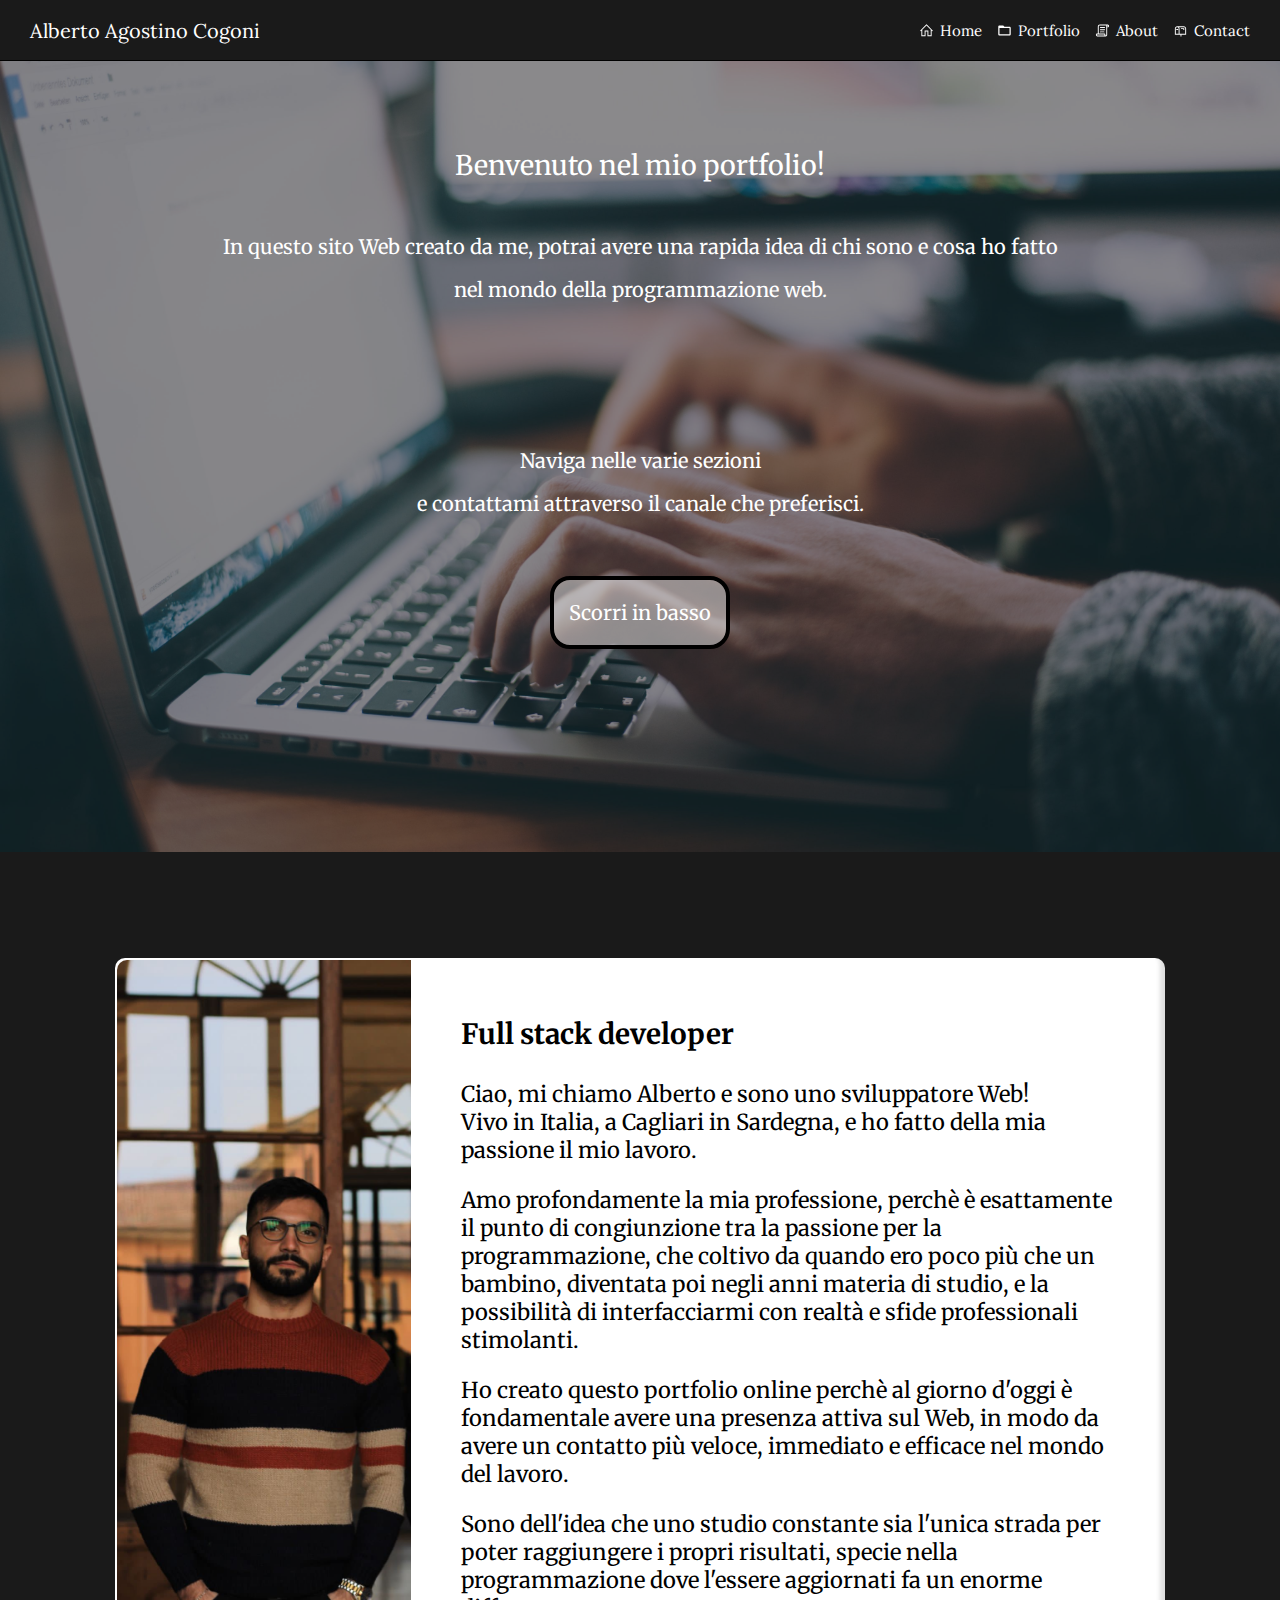
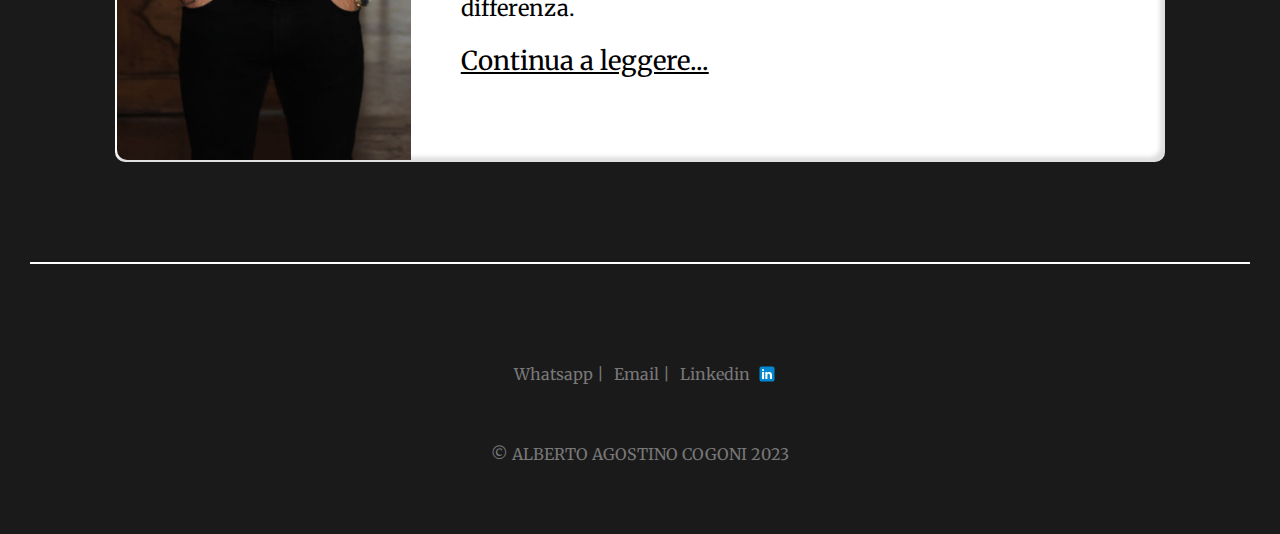
==== commit 84bda7ca: "Centrate in modo corretto le scritte absolute sullo sfondo nella home e adattate con il responsive" ====
--- a/Index.html
+++ b/Index.html
@@ -118,7 +118,7 @@
       <div class="Testo4_immagine1">Naviga nelle varie sezioni</div>
       <div class="Testo5_immagine1">e contattami attraverso il canale che preferisci.</div>
       <a class="Collegamento1" href="#Home">
-        <button class="bottone1">Scorri in basso</button>
+        <div class="Scatola_bottone1"><button class="bottone1">Scorri in basso</button></div>  
       </a>
     </div> 
   </div>
--- a/Assets/CSS/Style.css
+++ b/Assets/CSS/Style.css
@@ -9,19 +9,4 @@
   width: 100%;
 
 }
-@media screen and (max-width: 768px) {
 
- }
- @media screen and (max-width: 480px) {
-  
- }
- @media screen and (max-width: 768px) {
-  
- }
- @media screen and (min-width: 1024px) {
-  
- }
- @media screen and (min-width: 1200px) {
-  
- }
-
--- a/Assets/CSS/Header.css
+++ b/Assets/CSS/Header.css
@@ -80,30 +80,7 @@
   opacity: 0.5;
   
 }
-
-
-
- @media screen and (max-width: 768px) {
-  .Navigator,
-  .Navigator1{
-   display: none ;
-  }
-  .Navigator2{
-    display: flex;
-  }
- }
- @media screen and (max-width: 480px) {
-  
- }
- @media screen and (max-width: 768px) {
-  
- }
- @media screen and (min-width: 1024px) {
-  
- }
- @media screen and (min-width: 1200px) {
-  
- }
+ 
 
  .features-menu {
   display: flex;
@@ -114,20 +91,22 @@
 
   position: absolute;     
   top: 0px;
-  left: -50px;
+  left: -40px;
   
   padding-top: 10px;
   padding-left: 0px;
   padding-right: 0px;
 
+  z-index: 1;
+  display: none;
 }
 
 .features-menu li {
   list-style: none;
   border-bottom: 1px solid #FFF;
   
-  padding: 0px 10px 10px 10px;
-  margin: 10px;
+  padding: 0;
+  margin: 8px;
   
 }
 
@@ -139,11 +118,6 @@
   position: relative;
 }
 
-.features-menu {
-  z-index: 1;
-  display: none;
-}
-
 .Navigator2:hover .features-menu {    
   display: flex;                    
   flex-direction: column;
--- a/Assets/CSS/Home.css
+++ b/Assets/CSS/Home.css
@@ -90,30 +90,34 @@
   position: relative;
   margin: 0;
   
+  
 }
 .Testo_immagine1{
-  width: 1fr; /*560px*/
+  width: 1400px; /*560px*/
   position: absolute;
 
   top: 15%;
 
   left: 50%;
-  margin-left: -280px;
+  margin-left: -700px;
 
   
   white-space: nowrap;
 
   color: white;
   font-size: 40px;
+
+  display: flex;
+  justify-content: center;
 }
 .Testo2_immagine1{
-  width: 1fr; /*1280px*/
+  width: 1400px; /*1280px*/
   position: absolute;
 
   top: 25%;
 
   left: 50%;
-  margin-left: -640px;
+  margin-left: -700px;
 
   white-space:nowrap;
   
@@ -121,56 +125,68 @@
   color: white;
   font-size: 30px;
 
+  display: flex;
+  justify-content: center;
+
  
 
 }
 
 .Testo3_immagine1{
-  width: 1fr;
+  width: 1400px;
   position: absolute;
 
   top: 30%;
 
   left: 50%;
-  margin-left: -280px;
-
-  
-  white-space: nowrap;
-
-  color: white;
-  font-size: 30px;
+  margin-left: -700px;
+
+  
+  white-space: nowrap;
+
+  color: white;
+  font-size: 30px;
+
+  display: flex;
+  justify-content: center;
 
 }
 .Testo4_immagine1{
-  width: 200px;
+  width: 1400px;
   position: absolute;
 
   top: 50%;
 
   left: 50%;
-  margin-left: -190px;
-
-  
-  white-space: nowrap;
-
-  color: white;
-  font-size: 30px;
+  margin-left: -700px;
+
+  
+  white-space: nowrap;
+
+  color: white;
+  font-size: 30px;
+
+  display: flex;
+  justify-content: center;
 }
 .Testo5_immagine1{
-  width: 1fr;
+  width: 1400px;
   position: absolute;
 
   top: 55%;
 
   left: 50%;
-  margin-left: -350px;
-
-
-  
-  white-space: nowrap;
-
-  color: white;
-  font-size: 30px;
+  margin-left: -700px;
+
+
+  
+  white-space: nowrap;
+
+  color: white;
+  font-size: 30px;
+
+  display: flex;
+  justify-content: center;
 }
 
 .bottone1{
@@ -215,8 +231,3 @@
 
 }
 
-.Contenitore{
-  width: 1fr;
-  display: flex;
-  flex-wrap: wrap;
-}--- a/Assets/CSS/Responsive.css
+++ b/Assets/CSS/Responsive.css
@@ -1,80 +1,172 @@
+
+@media screen and (max-width: 768px) {
+  .Navigator,
+  .Navigator1{
+   display: none ;
+  }
+  .Navigator2{
+    display: flex;
+  }
+ }
+
 @media screen and (min-width: 0px) and (max-width: 439px){
   .Testo_immagine1{
-    font-size: 10px;
-    margin-left: -64px;
-    margin-top: 20px;
+    width: 250px;
+    font-size: 12px;
+    margin-left: -125px;
+    margin-top: 20px;
+    top: 20%;
    }
    .Testo2_immagine1{
+    width: 250px;
      font-size: 7px;
-     margin-left: -150px; 
-     margin-top: 20px;
+     margin-left: -125px; 
+     margin-top: 20px;
+     display: none;
      
    }
    .Testo3_immagine1{
+    width: 250px;
      font-size: 7px;
-     margin-left: -63px;
-     margin-top: 20px;
+     margin-left: -125px;
+     margin-top: 20px;
+     display: none;
    }
    .Testo4_immagine1{
-     font-size: 7px;
-     margin-left: -42px;
-     margin-top: 20px;
+    width: 250px;
+     font-size: 8px;
+     margin-left: -125px;
+     margin-top: 20px;
+     top: 40%;
    }
    .Testo5_immagine1{
-     font-size: 7px;
-     margin-left: -78px;
-     margin-top: 20px;
+    width: 250px;
+     font-size: 8px;
+     margin-left: -125px;
+     margin-top: 20px;
+     top: 45%;
    }
    .bottone1{
      width: 100px;
      font-size: 10px;
-     margin-left: -45px;
-     margin-top: 20px;
-
-     padding: 10px 5px 10px 5px;
-     border-radius: 15px;
+     margin-left: -50px;
+     margin-top: 20px;
+
+     padding: 10px 3px 10px 3px;
+     border-radius: 12px;
+     top: 55%;
+     border-width: 1px;
    }
    .Header{
     font-size: 15px;
     height: 45px;
    }
    .Icon2{
-    width: 15px;
-   }
+    width: 20px;
+   }
+
+
+   .Contact{
+    margin-top: 100px;
+    margin-bottom: 50px;
+    color: rgb(120, 120, 120); /*rgb(255, 249, 239)*/
+    display: flex;
+    justify-content: center;
+    align-items: center;
+    font-size: 12px;
+  }
+  
+  .Autore{
+    color: rgb(120, 120, 120);
+    display: flex;
+    justify-content: center;
+    margin-bottom: 70px;
+    font-size: 13px;
+  
+  }
+  
+  .Social{
+    width: 12px;
+    margin-left: 7px;
+  }
+  .Scatola-icone{
+    display: flex;
+  }
+  .Linea{
+    color: white; /*rgb(255, 249, 239)*/
+    margin-top: 100px;
+    margin-left: 30px;
+    margin-right: 30px;
+  
+    border-style: solid;
+  }
+  .Info{
+    margin-bottom: 10px;
+    display: flex;
+    
+  }
+  .Scrivimi{
+    margin-left: 10px;
+    text-decoration: none;
+    color: rgb(120, 120, 120);/*rgb(255, 249, 239)*/
+    display: flex;
+  }
+  .Scrivimi:active,
+  .Scrivimi:hover,
+  .Scrivimi:visited,
+  .Scrivimi:link{
+    text-decoration: none;
+  }
+
+  .Header{
+    font-size: 12px;
+  }
+  .Icon2{
+    width: 12px;
+  }
+  .Navigator2{
+    font-size: 12px;
+  }
  }
 
  @media screen and (min-width: 440px) and (max-width: 670px){
   .Testo_immagine1{
+    width: 438px;
     font-size: 14px;
-    margin-left: -95px;
+    margin-left: -219px;
     margin-top: 20px;
    }
    .Testo2_immagine1{
+    width: 438px;
      font-size: 10px;
-     margin-left: -214px; 
+     margin-left: -219px; 
      margin-top: 20px;
      
    }
    .Testo3_immagine1{
+    width: 438px;
      font-size: 10px;
-     margin-left: -94px;
+     margin-left: -219px;
      margin-top: 20px;
    }
    .Testo4_immagine1{
+    width: 438px;
      font-size: 10px;
-     margin-left: -63px;
+     margin-left: -219px;
      margin-top: 20px;
    }
    .Testo5_immagine1{
+    width: 438px;
      font-size: 10px;
-     margin-left: -117px;
+     margin-left: -219px;
      margin-top: 20px;
    }
    .bottone1{
-     width: 140px;
-     font-size: 14px;
-     margin-left: -68px;
-     margin-top: 20px;
+     width: 120px;
+     font-size: 12px;
+     margin-left: -60px;
+     margin-top: 20px;
+     border-width: 2px;
    }
 
    .Header{
@@ -84,6 +176,9 @@
 
    .Icon2{
     width: 20px;
+   }
+   .Navigator2{
+    font-size: 13px;
    }
 
 
@@ -91,72 +186,87 @@
  
  @media screen and (min-width: 671px) and (max-width: 870px) { /*Tablet 481-768*/
   .Testo_immagine1{
+    width: 670px;
    font-size: 20px;
-   margin-left: -140px;
+   margin-left: -335px;
    margin-top: 20px;
   }
   .Testo2_immagine1{
-    font-size: 15px;
-    margin-left: -320px;
+    width: 670px;
+    font-size: 15px;
+    margin-left: -335px;
     margin-top: 20px;
     
   }
   .Testo3_immagine1{
-    font-size: 15px;
-    margin-left: -141px;
+    width: 670px;
+    font-size: 15px;
+    margin-left: -335px;
     margin-top: 20px;
   }
   .Testo4_immagine1{
-    font-size: 15px;
-    margin-left: -95px;
+    width: 670px;
+    font-size: 15px;
+    margin-left: -335px;
     margin-top: 20px;
   }
   .Testo5_immagine1{
-    font-size: 15px;
-    margin-left: -175px;
+    width: 670px;
+    font-size: 15px;
+    margin-left: -335px;
     margin-top: 20px;
   }
   .bottone1{
-    width: 200px;
-    font-size: 20px;
-    margin-left: -100px;
-    margin-top: 20px;
+    width: 160px;
+    font-size: 16px;
+    margin-left: -80px;
+    margin-top: 20px;
+    border-width: 3px;
   }
  }
  @media screen and (min-width: 871px) and (max-width: 1300px) {
   .Testo_immagine1{
+    width: 870px;
     font-size: 27px;
-    margin-left: -187px;
+    margin-left: -435px;
     margin-top: 20px;
    }
    .Testo2_immagine1{
+     width: 870px;
      font-size: 20px;
-     margin-left: -427px;
+     margin-left: -435px;
      margin-top: 20px;
      
    }
    .Testo3_immagine1{
+    width: 870px;
      font-size: 20px;
-     margin-left: -184px;
+     margin-left: -435px;
      margin-top: 20px;
    }
    .Testo4_immagine1{
+    width: 870px;
      font-size: 20px;
-     margin-left: -127px;
+     margin-left: -435px;
      margin-top: 20px;
    }
    .Testo5_immagine1{
+    width: 870px;
      font-size: 20px;
-     margin-left: -234px;
+     margin-left: -435px;
      margin-top: 20px;
    }
    .bottone1{
-     width: 167px;
+     width: 180px;
      font-size: 20px;
-     margin-left: -84px;
-     margin-top: 20px;
-   }
- }
+     margin-left: -90px;
+     margin-top: 20px;
+     border-width: 4px;
+   }
+ }
+
+
+
 
  @media screen and (min-width: 0px) and (max-width: 349px){
   .Home-page{
@@ -170,7 +280,7 @@
 
     padding: 0 15px 50px 15px;
 
-    margin: 70px 15px 20px 15px;
+    margin: 60px 15px 20px 15px;
 
 
     
@@ -189,17 +299,37 @@
   
   }
   .Presentazione{
-   
+
   margin: 0;
   }
 
-.Istruzione1,
-.Istruzione2,
-.Istruzione3{
-  width: 60px !important; 
-
- }
-  
+  .Presentazione{
+    color: black;
+    width: 100%;
+    font-size: 18px;
+  }
+  .Lavoro{
+    font-weight: bold;
+    font-size: 24px;
+  }
+
+  .Istruzione1,
+  .Istruzione2,
+  .Istruzione3{
+  width: 60px !important;
+  }
+
+  .Icon2{
+    margin-right: 0px;
+  }
+  .Right-section{
+    display: flex;
+    margin-right: 15px;
+  }
+    
+  .Icon{
+    width: 10px;
+  }
 
  }
 
@@ -216,7 +346,7 @@
 
     padding: 0 15px 50px 15px;
 
-    margin: 70px 25px 25px 25px;
+    margin: 60px 20px 25px 20px;
 
 
     
@@ -224,7 +354,7 @@
   }
   .Foto-profilo_Home_Mobile{
   
-  width: 250px;
+  width: 220px;
   
   margin-top: 20px;
   
@@ -245,6 +375,18 @@
   width: 70px !important; 
 
  }
+
+ .Icon2{
+  margin-right: 0px;
+ }
+ .Right-section{
+  display: flex;
+  margin-right: 15px;
+  
+}
+.Icon{
+  width: 10px;
+}
 }
 
 
@@ -282,6 +424,11 @@
    
   margin: 0;
   }
+
+  .Icon2{
+    margin-right: 0px;
+  }
+  
   
 
  }
